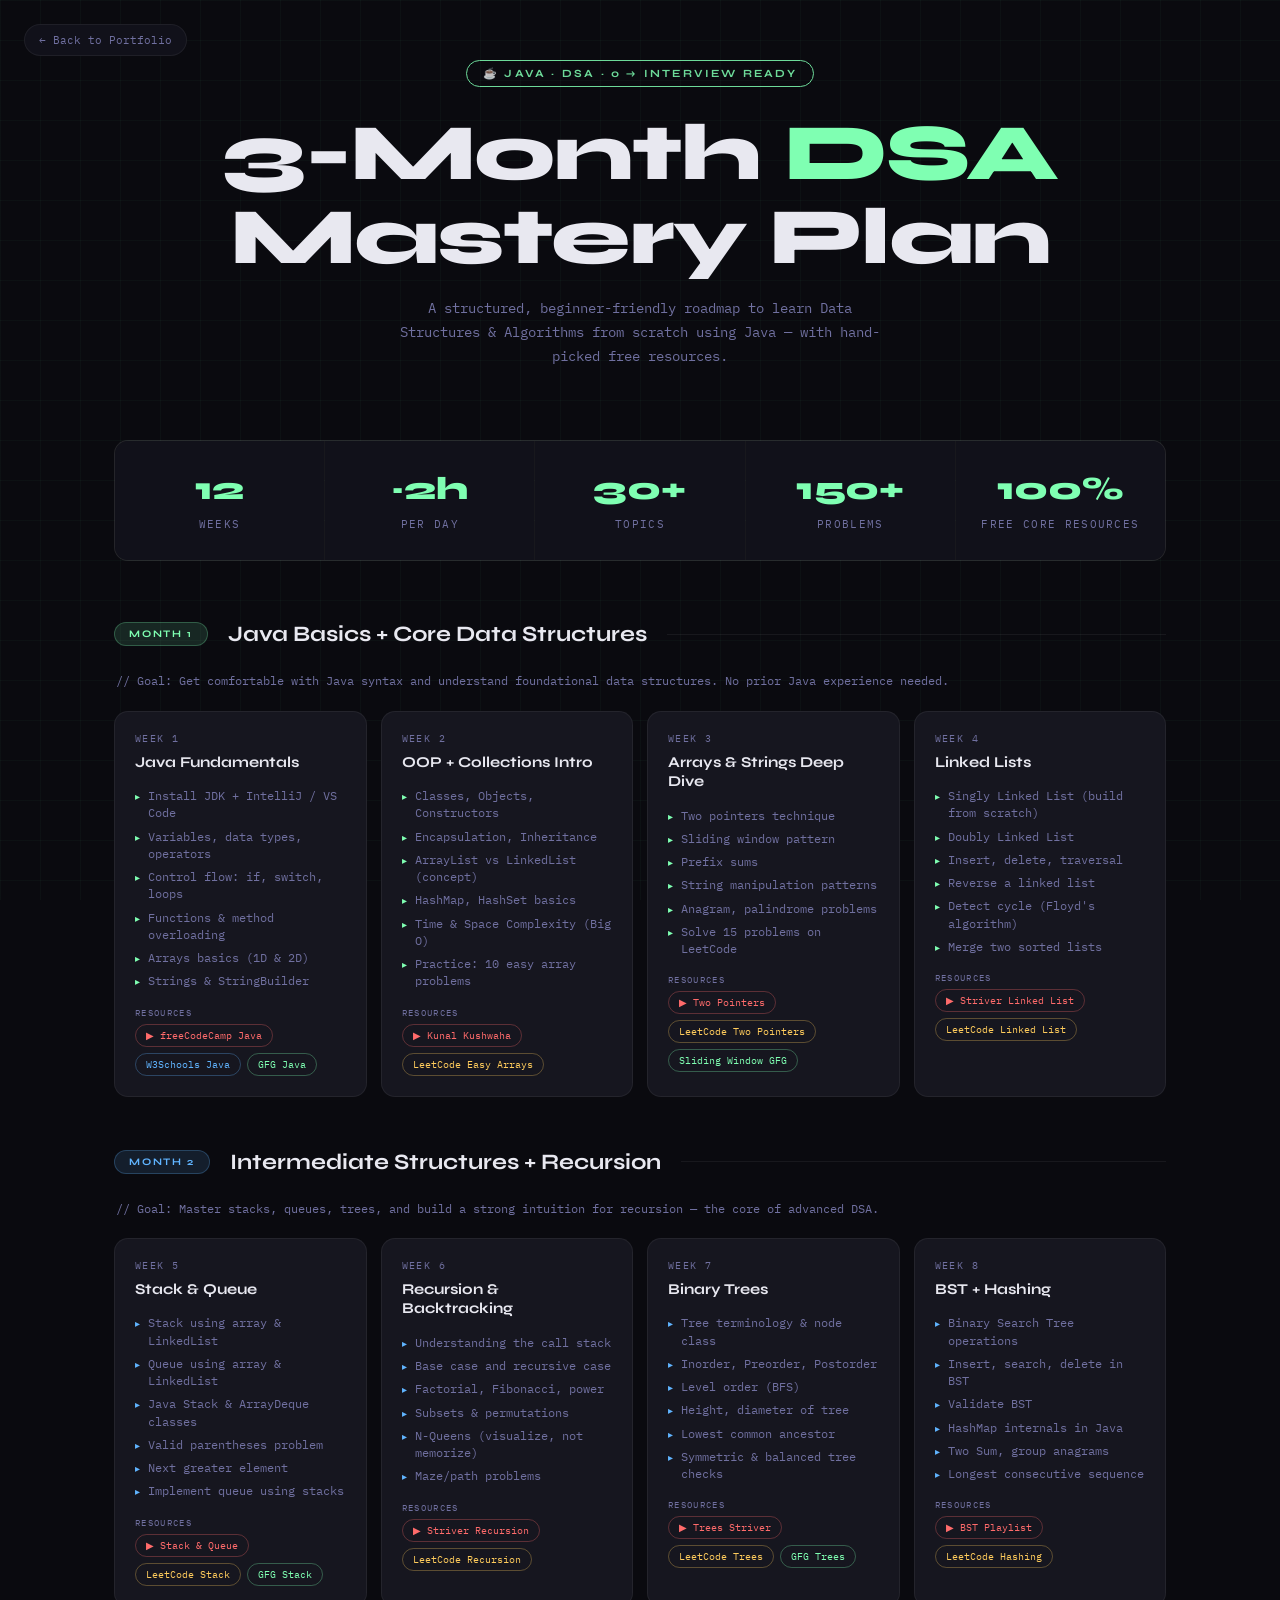
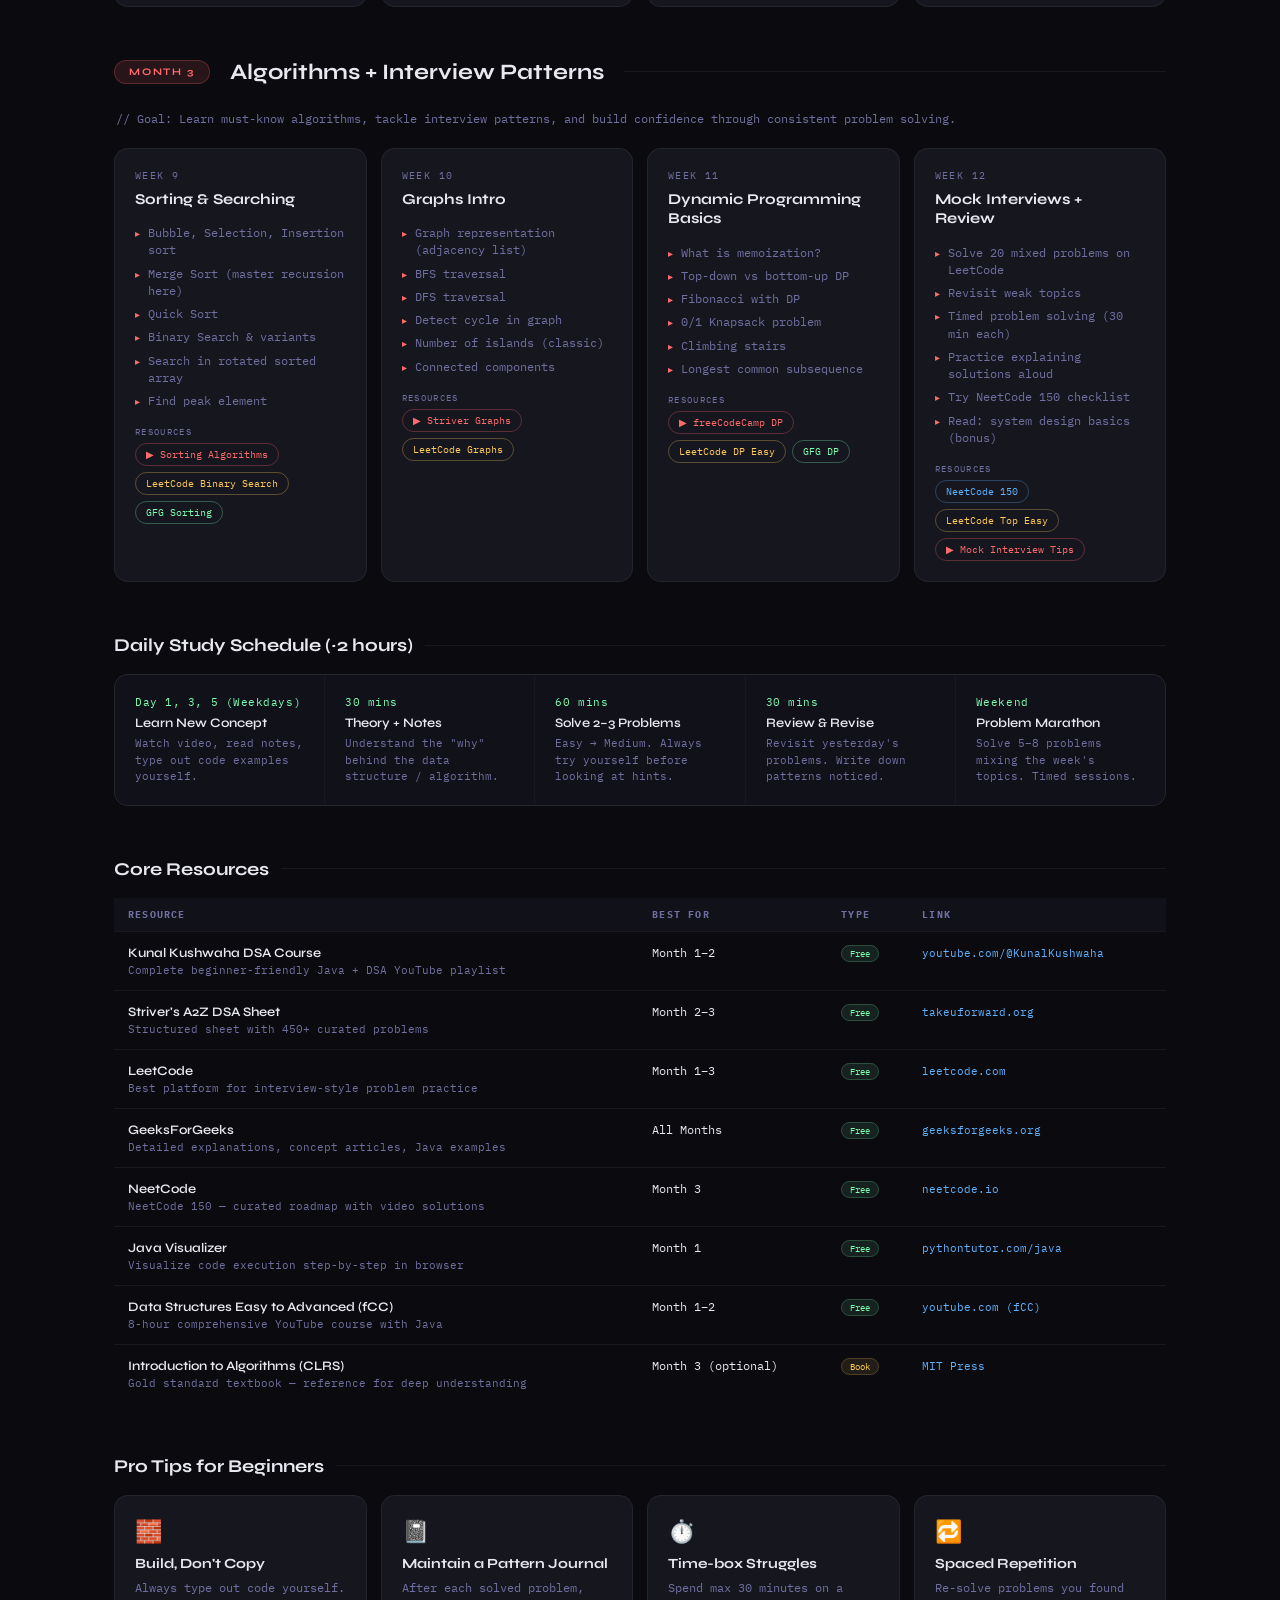
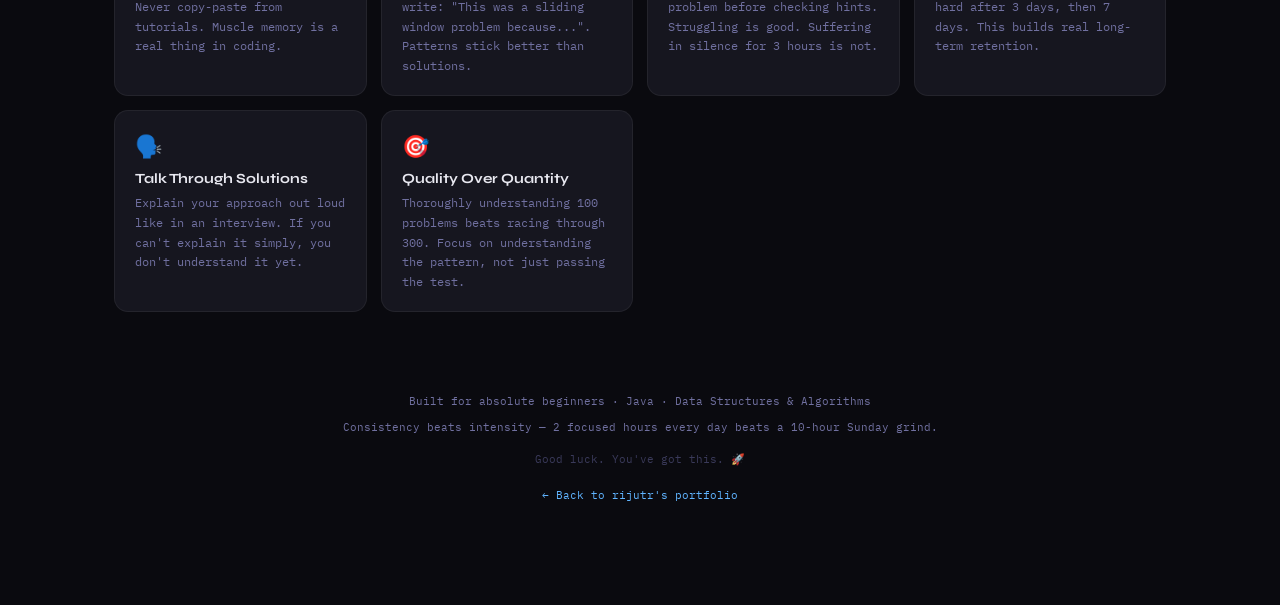
==== index.html @ a9d7731d "Rename dsa-mastery.html to index.html" ====
<!DOCTYPE html>
<html lang="en">
<head>
<meta charset="UTF-8">
<meta name="viewport" content="width=device-width, initial-scale=1.0">
<title>DSA Mastery — 3 Month Plan</title>
<link href="https://fonts.googleapis.com/css2?family=Syne:wght@400;600;700;800&family=IBM+Plex+Mono:wght@300;400;500&display=swap" rel="stylesheet">
<style>
  :root{--bg:#0a0a0f;--surface:#11111a;--card:#16161f;--border:#ffffff0f;--accent1:#7fffb2;--accent2:#ff6b6b;--accent3:#60b4ff;--accent4:#ffcc5c;--text:#e8e8f0;--muted:#7070a0;--radius:14px}
  *,*::before,*::after{box-sizing:border-box;margin:0;padding:0}
  body{background:var(--bg);color:var(--text);font-family:'IBM Plex Mono',monospace;min-height:100vh;overflow-x:hidden}
  body::before{content:'';position:fixed;inset:0;background-image:linear-gradient(rgba(127,255,178,0.03) 1px,transparent 1px),linear-gradient(90deg,rgba(127,255,178,0.03) 1px,transparent 1px);background-size:40px 40px;pointer-events:none;z-index:0}
  .back-link{position:fixed;top:24px;left:24px;z-index:100;font-family:'IBM Plex Mono',monospace;font-size:11px;color:#7070a0;text-decoration:none;background:#11111a;border:1px solid #ffffff0f;padding:8px 14px;border-radius:100px;transition:color .2s,border-color .2s}
  .back-link:hover{color:#7fffb2;border-color:rgba(127,255,178,0.25)}
  .page{position:relative;z-index:1;max-width:1100px;margin:0 auto;padding:60px 24px 100px}
  header{text-align:center;margin-bottom:72px;animation:fadeDown .8s ease both}
  .badge{display:inline-block;font-family:'Syne',sans-serif;font-size:11px;font-weight:700;letter-spacing:.2em;text-transform:uppercase;color:var(--accent1);border:1px solid var(--accent1);padding:6px 16px;border-radius:100px;margin-bottom:24px;opacity:.85}
  h1{font-family:'Syne',sans-serif;font-size:clamp(40px,7vw,80px);font-weight:800;line-height:1.05;letter-spacing:-.02em;margin-bottom:18px}
  h1 span{color:var(--accent1)}
  .subtitle{font-size:14px;color:var(--muted);max-width:480px;margin:0 auto;line-height:1.7}
  .overview{display:grid;grid-template-columns:repeat(auto-fit,minmax(180px,1fr));gap:1px;background:var(--border);border:1px solid var(--border);border-radius:var(--radius);overflow:hidden;margin-bottom:60px;animation:fadeUp .8s .2s ease both}
  .stat{background:var(--surface);padding:28px 24px;text-align:center;transition:background .2s}
  .stat:hover{background:var(--card)}
  .stat-num{font-family:'Syne',sans-serif;font-size:32px;font-weight:800;color:var(--accent1);display:block;margin-bottom:4px}
  .stat-label{font-size:11px;color:var(--muted);text-transform:uppercase;letter-spacing:.12em}
  .month-block{margin-bottom:52px;animation:fadeUp .7s ease both}
  .month-block:nth-child(1){animation-delay:.3s}
  .month-block:nth-child(2){animation-delay:.45s}
  .month-block:nth-child(3){animation-delay:.6s}
  .month-header{display:flex;align-items:center;gap:20px;margin-bottom:24px}
  .month-tag{font-family:'Syne',sans-serif;font-size:10px;font-weight:700;letter-spacing:.18em;text-transform:uppercase;padding:5px 14px;border-radius:100px;white-space:nowrap}
  .m1 .month-tag{background:rgba(127,255,178,.12);color:var(--accent1);border:1px solid rgba(127,255,178,.25)}
  .m2 .month-tag{background:rgba(96,180,255,.12);color:var(--accent3);border:1px solid rgba(96,180,255,.25)}
  .m3 .month-tag{background:rgba(255,107,107,.12);color:var(--accent2);border:1px solid rgba(255,107,107,.25)}
  .month-title{font-family:'Syne',sans-serif;font-size:22px;font-weight:700}
  .month-line{flex:1;height:1px;background:var(--border)}
  .month-goal{font-size:12px;color:var(--muted);margin-bottom:20px;padding-left:2px;line-height:1.6}
  .week-grid{display:grid;grid-template-columns:repeat(auto-fit,minmax(240px,1fr));gap:14px}
  .week-card{background:var(--card);border:1px solid var(--border);border-radius:var(--radius);padding:20px;transition:transform .2s,border-color .2s,box-shadow .2s}
  .week-card:hover{transform:translateY(-3px);border-color:rgba(127,255,178,.15);box-shadow:0 12px 40px rgba(0,0,0,.3)}
  .m2 .week-card:hover{border-color:rgba(96,180,255,.2)}
  .m3 .week-card:hover{border-color:rgba(255,107,107,.2)}
  .week-label{font-size:10px;text-transform:uppercase;letter-spacing:.14em;color:var(--muted);margin-bottom:8px}
  .week-topic{font-family:'Syne',sans-serif;font-size:15px;font-weight:700;margin-bottom:12px;line-height:1.3}
  .topics-list{list-style:none;margin-bottom:14px}
  .topics-list li{font-size:11.5px;color:var(--muted);padding:3px 0;display:flex;align-items:flex-start;gap:8px;line-height:1.5}
  .topics-list li::before{content:'▸';color:var(--accent1);flex-shrink:0;font-size:10px;margin-top:2px}
  .m2 .topics-list li::before{color:var(--accent3)}
  .m3 .topics-list li::before{color:var(--accent2)}
  .res-label{font-size:9px;text-transform:uppercase;letter-spacing:.15em;color:var(--muted);margin-bottom:6px}
  .res-chips{display:flex;flex-wrap:wrap;gap:6px}
  .chip{font-size:10px;padding:4px 10px;border-radius:100px;border:1px solid;text-decoration:none;transition:background .2s;white-space:nowrap}
  .chip-yt{color:#ff6b6b;border-color:rgba(255,107,107,.3)}.chip-yt:hover{background:rgba(255,107,107,.1)}
  .chip-lc{color:#ffcc5c;border-color:rgba(255,204,92,.3)}.chip-lc:hover{background:rgba(255,204,92,.1)}
  .chip-web{color:var(--accent3);border-color:rgba(96,180,255,.3)}.chip-web:hover{background:rgba(96,180,255,.1)}
  .chip-gfg{color:var(--accent1);border-color:rgba(127,255,178,.3)}.chip-gfg:hover{background:rgba(127,255,178,.1)}
  .schedule-section{margin-bottom:52px;animation:fadeUp .7s .7s ease both}
  .section-heading{font-family:'Syne',sans-serif;font-size:18px;font-weight:700;margin-bottom:18px;display:flex;align-items:center;gap:12px}
  .section-heading::after{content:'';flex:1;height:1px;background:var(--border)}
  .schedule-grid{display:grid;grid-template-columns:repeat(auto-fit,minmax(200px,1fr));gap:1px;background:var(--border);border:1px solid var(--border);border-radius:var(--radius);overflow:hidden}
  .sched-cell{background:var(--surface);padding:20px}
  .sched-time{font-size:11px;color:var(--accent1);margin-bottom:6px;letter-spacing:.05em}
  .sched-act{font-family:'Syne',sans-serif;font-size:13px;font-weight:600;margin-bottom:4px}
  .sched-note{font-size:11px;color:var(--muted);line-height:1.5}
  .resources-section{margin-bottom:52px;animation:fadeUp .7s .8s ease both}
  .res-table{width:100%;border-collapse:collapse;font-size:12px}
  .res-table th{text-align:left;padding:10px 14px;background:var(--surface);color:var(--muted);text-transform:uppercase;letter-spacing:.12em;font-size:10px;border-bottom:1px solid var(--border)}
  .res-table td{padding:13px 14px;border-bottom:1px solid var(--border);vertical-align:top}
  .res-table tr:last-child td{border-bottom:none}
  .res-table tr:hover td{background:var(--card)}
  .res-name{font-family:'Syne',sans-serif;font-size:13px;font-weight:600}
  .res-desc{color:var(--muted);font-size:11px;margin-top:2px}
  .res-link{color:var(--accent3);text-decoration:none;font-size:11px}.res-link:hover{color:var(--accent1)}
  .tag-free{background:rgba(127,255,178,.1);color:var(--accent1);border:1px solid rgba(127,255,178,.2);font-size:9px;padding:2px 8px;border-radius:100px}
  .tag-paid{background:rgba(255,204,92,.1);color:var(--accent4);border:1px solid rgba(255,204,92,.2);font-size:9px;padding:2px 8px;border-radius:100px}
  .tips-grid{display:grid;grid-template-columns:repeat(auto-fit,minmax(220px,1fr));gap:14px;animation:fadeUp .7s .9s ease both}
  .tip-card{background:var(--card);border:1px solid var(--border);border-radius:var(--radius);padding:20px}
  .tip-icon{font-size:22px;margin-bottom:10px}
  .tip-title{font-family:'Syne',sans-serif;font-size:14px;font-weight:700;margin-bottom:6px}
  .tip-body{font-size:11.5px;color:var(--muted);line-height:1.7}
  footer{text-align:center;margin-top:80px;font-size:11px;color:var(--muted);line-height:1.8}
  footer a{color:var(--accent3);text-decoration:none}
  @keyframes fadeDown{from{opacity:0;transform:translateY(-20px)}to{opacity:1;transform:translateY(0)}}
  @keyframes fadeUp{from{opacity:0;transform:translateY(20px)}to{opacity:1;transform:translateY(0)}}
  @media(max-width:600px){.week-grid{grid-template-columns:1fr}.schedule-grid{grid-template-columns:1fr 1fr}.res-table th:nth-child(3),.res-table td:nth-child(3){display:none}}
</style>
</head>
<body>
<a class="back-link" href="index.html">← Back to Portfolio</a>
<div class="page">
  <header>
    <div class="badge">☕ Java · DSA · 0 → Interview Ready</div>
    <h1>3-Month <span>DSA</span><br>Mastery Plan</h1>
    <p class="subtitle">A structured, beginner-friendly roadmap to learn Data Structures &amp; Algorithms from scratch using Java — with hand-picked free resources.</p>
  </header>
  <div class="overview">
    <div class="stat"><span class="stat-num">12</span><span class="stat-label">Weeks</span></div>
    <div class="stat"><span class="stat-num">~2h</span><span class="stat-label">Per Day</span></div>
    <div class="stat"><span class="stat-num">30+</span><span class="stat-label">Topics</span></div>
    <div class="stat"><span class="stat-num">150+</span><span class="stat-label">Problems</span></div>
    <div class="stat"><span class="stat-num">100%</span><span class="stat-label">Free Core Resources</span></div>
  </div>
  <div class="month-block m1">
    <div class="month-header"><span class="month-tag">Month 1</span><span class="month-title">Java Basics + Core Data Structures</span><div class="month-line"></div></div>
    <p class="month-goal">// Goal: Get comfortable with Java syntax and understand foundational data structures. No prior Java experience needed.</p>
    <div class="week-grid">
      <div class="week-card"><div class="week-label">Week 1</div><div class="week-topic">Java Fundamentals</div><ul class="topics-list"><li>Install JDK + IntelliJ / VS Code</li><li>Variables, data types, operators</li><li>Control flow: if, switch, loops</li><li>Functions &amp; method overloading</li><li>Arrays basics (1D &amp; 2D)</li><li>Strings &amp; StringBuilder</li></ul><div class="res-label">Resources</div><div class="res-chips"><a class="chip chip-yt" href="https://www.youtube.com/watch?v=eIrMbAQSU34" target="_blank">▶ freeCodeCamp Java</a><a class="chip chip-web" href="https://www.w3schools.com/java/" target="_blank">W3Schools Java</a><a class="chip chip-gfg" href="https://www.geeksforgeeks.org/java/" target="_blank">GFG Java</a></div></div>
      <div class="week-card"><div class="week-label">Week 2</div><div class="week-topic">OOP + Collections Intro</div><ul class="topics-list"><li>Classes, Objects, Constructors</li><li>Encapsulation, Inheritance</li><li>ArrayList vs LinkedList (concept)</li><li>HashMap, HashSet basics</li><li>Time &amp; Space Complexity (Big O)</li><li>Practice: 10 easy array problems</li></ul><div class="res-label">Resources</div><div class="res-chips"><a class="chip chip-yt" href="https://www.youtube.com/playlist?list=PL9gnSGHSqcnr_DxHsP7AW9ftq0AtAyYqJ" target="_blank">▶ Kunal Kushwaha</a><a class="chip chip-lc" href="https://leetcode.com/problemset/all/?difficulty=EASY&topicSlugs=array" target="_blank">LeetCode Easy Arrays</a></div></div>
      <div class="week-card"><div class="week-label">Week 3</div><div class="week-topic">Arrays &amp; Strings Deep Dive</div><ul class="topics-list"><li>Two pointers technique</li><li>Sliding window pattern</li><li>Prefix sums</li><li>String manipulation patterns</li><li>Anagram, palindrome problems</li><li>Solve 15 problems on LeetCode</li></ul><div class="res-label">Resources</div><div class="res-chips"><a class="chip chip-yt" href="https://www.youtube.com/watch?v=P3YID7liBug" target="_blank">▶ Two Pointers</a><a class="chip chip-lc" href="https://leetcode.com/problemset/all/?topicSlugs=two-pointers" target="_blank">LeetCode Two Pointers</a><a class="chip chip-gfg" href="https://www.geeksforgeeks.org/sliding-window-maximum-maximum-of-all-subarrays-of-size-k/" target="_blank">Sliding Window GFG</a></div></div>
      <div class="week-card"><div class="week-label">Week 4</div><div class="week-topic">Linked Lists</div><ul class="topics-list"><li>Singly Linked List (build from scratch)</li><li>Doubly Linked List</li><li>Insert, delete, traversal</li><li>Reverse a linked list</li><li>Detect cycle (Floyd's algorithm)</li><li>Merge two sorted lists</li></ul><div class="res-label">Resources</div><div class="res-chips"><a class="chip chip-yt" href="https://www.youtube.com/watch?v=58YbpRDc4yw" target="_blank">▶ Striver Linked List</a><a class="chip chip-lc" href="https://leetcode.com/problemset/all/?topicSlugs=linked-list&difficulty=EASY" target="_blank">LeetCode Linked List</a></div></div>
    </div>
  </div>
  <div class="month-block m2">
    <div class="month-header"><span class="month-tag">Month 2</span><span class="month-title">Intermediate Structures + Recursion</span><div class="month-line"></div></div>
    <p class="month-goal">// Goal: Master stacks, queues, trees, and build a strong intuition for recursion — the core of advanced DSA.</p>
    <div class="week-grid">
      <div class="week-card"><div class="week-label">Week 5</div><div class="week-topic">Stack &amp; Queue</div><ul class="topics-list"><li>Stack using array &amp; LinkedList</li><li>Queue using array &amp; LinkedList</li><li>Java Stack &amp; ArrayDeque classes</li><li>Valid parentheses problem</li><li>Next greater element</li><li>Implement queue using stacks</li></ul><div class="res-label">Resources</div><div class="res-chips"><a class="chip chip-yt" href="https://www.youtube.com/watch?v=PYsXmznCHMg" target="_blank">▶ Stack &amp; Queue</a><a class="chip chip-lc" href="https://leetcode.com/problemset/all/?topicSlugs=stack" target="_blank">LeetCode Stack</a><a class="chip chip-gfg" href="https://www.geeksforgeeks.org/stack-data-structure/" target="_blank">GFG Stack</a></div></div>
      <div class="week-card"><div class="week-label">Week 6</div><div class="week-topic">Recursion &amp; Backtracking</div><ul class="topics-list"><li>Understanding the call stack</li><li>Base case and recursive case</li><li>Factorial, Fibonacci, power</li><li>Subsets &amp; permutations</li><li>N-Queens (visualize, not memorize)</li><li>Maze/path problems</li></ul><div class="res-label">Resources</div><div class="res-chips"><a class="chip chip-yt" href="https://www.youtube.com/watch?v=M2uO2nMT0Bk" target="_blank">▶ Striver Recursion</a><a class="chip chip-lc" href="https://leetcode.com/problemset/all/?topicSlugs=recursion" target="_blank">LeetCode Recursion</a></div></div>
      <div class="week-card"><div class="week-label">Week 7</div><div class="week-topic">Binary Trees</div><ul class="topics-list"><li>Tree terminology &amp; node class</li><li>Inorder, Preorder, Postorder</li><li>Level order (BFS)</li><li>Height, diameter of tree</li><li>Lowest common ancestor</li><li>Symmetric &amp; balanced tree checks</li></ul><div class="res-label">Resources</div><div class="res-chips"><a class="chip chip-yt" href="https://www.youtube.com/watch?v=fAAZixBzIAI" target="_blank">▶ Trees Striver</a><a class="chip chip-lc" href="https://leetcode.com/problemset/all/?topicSlugs=tree&difficulty=EASY" target="_blank">LeetCode Trees</a><a class="chip chip-gfg" href="https://www.geeksforgeeks.org/binary-tree-data-structure/" target="_blank">GFG Trees</a></div></div>
      <div class="week-card"><div class="week-label">Week 8</div><div class="week-topic">BST + Hashing</div><ul class="topics-list"><li>Binary Search Tree operations</li><li>Insert, search, delete in BST</li><li>Validate BST</li><li>HashMap internals in Java</li><li>Two Sum, group anagrams</li><li>Longest consecutive sequence</li></ul><div class="res-label">Resources</div><div class="res-chips"><a class="chip chip-yt" href="https://www.youtube.com/watch?v=p7-9UvDQZ3w" target="_blank">▶ BST Playlist</a><a class="chip chip-lc" href="https://leetcode.com/problemset/all/?topicSlugs=hash-table" target="_blank">LeetCode Hashing</a></div></div>
    </div>
  </div>
  <div class="month-block m3">
    <div class="month-header"><span class="month-tag">Month 3</span><span class="month-title">Algorithms + Interview Patterns</span><div class="month-line"></div></div>
    <p class="month-goal">// Goal: Learn must-know algorithms, tackle interview patterns, and build confidence through consistent problem solving.</p>
    <div class="week-grid">
      <div class="week-card"><div class="week-label">Week 9</div><div class="week-topic">Sorting &amp; Searching</div><ul class="topics-list"><li>Bubble, Selection, Insertion sort</li><li>Merge Sort (master recursion here)</li><li>Quick Sort</li><li>Binary Search &amp; variants</li><li>Search in rotated sorted array</li><li>Find peak element</li></ul><div class="res-label">Resources</div><div class="res-chips"><a class="chip chip-yt" href="https://www.youtube.com/watch?v=HGk_ypEuS24" target="_blank">▶ Sorting Algorithms</a><a class="chip chip-lc" href="https://leetcode.com/problemset/all/?topicSlugs=binary-search" target="_blank">LeetCode Binary Search</a><a class="chip chip-gfg" href="https://www.geeksforgeeks.org/sorting-algorithms/" target="_blank">GFG Sorting</a></div></div>
      <div class="week-card"><div class="week-label">Week 10</div><div class="week-topic">Graphs Intro</div><ul class="topics-list"><li>Graph representation (adjacency list)</li><li>BFS traversal</li><li>DFS traversal</li><li>Detect cycle in graph</li><li>Number of islands (classic)</li><li>Connected components</li></ul><div class="res-label">Resources</div><div class="res-chips"><a class="chip chip-yt" href="https://www.youtube.com/watch?v=M3KTWnTrU_c&list=PLgUwDviBIf0oE3gA41TKO2H5bHpPd7fzn" target="_blank">▶ Striver Graphs</a><a class="chip chip-lc" href="https://leetcode.com/problemset/all/?topicSlugs=graph" target="_blank">LeetCode Graphs</a></div></div>
      <div class="week-card"><div class="week-label">Week 11</div><div class="week-topic">Dynamic Programming Basics</div><ul class="topics-list"><li>What is memoization?</li><li>Top-down vs bottom-up DP</li><li>Fibonacci with DP</li><li>0/1 Knapsack problem</li><li>Climbing stairs</li><li>Longest common subsequence</li></ul><div class="res-label">Resources</div><div class="res-chips"><a class="chip chip-yt" href="https://www.youtube.com/watch?v=oBt53YbR9Kk" target="_blank">▶ freeCodeCamp DP</a><a class="chip chip-lc" href="https://leetcode.com/problemset/all/?topicSlugs=dynamic-programming&difficulty=EASY" target="_blank">LeetCode DP Easy</a><a class="chip chip-gfg" href="https://www.geeksforgeeks.org/dynamic-programming/" target="_blank">GFG DP</a></div></div>
      <div class="week-card"><div class="week-label">Week 12</div><div class="week-topic">Mock Interviews + Review</div><ul class="topics-list"><li>Solve 20 mixed problems on LeetCode</li><li>Revisit weak topics</li><li>Timed problem solving (30 min each)</li><li>Practice explaining solutions aloud</li><li>Try NeetCode 150 checklist</li><li>Read: system design basics (bonus)</li></ul><div class="res-label">Resources</div><div class="res-chips"><a class="chip chip-web" href="https://neetcode.io/roadmap" target="_blank">NeetCode 150</a><a class="chip chip-lc" href="https://leetcode.com/explore/interview/card/top-interview-questions-easy/" target="_blank">LeetCode Top Easy</a><a class="chip chip-yt" href="https://www.youtube.com/watch?v=Peq4GCPNKCA" target="_blank">▶ Mock Interview Tips</a></div></div>
    </div>
  </div>
  <div class="schedule-section">
    <div class="section-heading">Daily Study Schedule (~2 hours)</div>
    <div class="schedule-grid">
      <div class="sched-cell"><div class="sched-time">Day 1, 3, 5 (Weekdays)</div><div class="sched-act">Learn New Concept</div><div class="sched-note">Watch video, read notes, type out code examples yourself.</div></div>
      <div class="sched-cell"><div class="sched-time">30 mins</div><div class="sched-act">Theory + Notes</div><div class="sched-note">Understand the "why" behind the data structure / algorithm.</div></div>
      <div class="sched-cell"><div class="sched-time">60 mins</div><div class="sched-act">Solve 2–3 Problems</div><div class="sched-note">Easy → Medium. Always try yourself before looking at hints.</div></div>
      <div class="sched-cell"><div class="sched-time">30 mins</div><div class="sched-act">Review &amp; Revise</div><div class="sched-note">Revisit yesterday's problems. Write down patterns noticed.</div></div>
      <div class="sched-cell"><div class="sched-time">Weekend</div><div class="sched-act">Problem Marathon</div><div class="sched-note">Solve 5–8 problems mixing the week's topics. Timed sessions.</div></div>
    </div>
  </div>
  <div class="resources-section">
    <div class="section-heading">Core Resources</div>
    <table class="res-table">
      <thead><tr><th>Resource</th><th>Best For</th><th>Type</th><th>Link</th></tr></thead>
      <tbody>
        <tr><td><div class="res-name">Kunal Kushwaha DSA Course</div><div class="res-desc">Complete beginner-friendly Java + DSA YouTube playlist</div></td><td>Month 1–2</td><td><span class="tag-free">Free</span></td><td><a class="res-link" href="https://www.youtube.com/@KunalKushwaha" target="_blank">youtube.com/@KunalKushwaha</a></td></tr>
        <tr><td><div class="res-name">Striver's A2Z DSA Sheet</div><div class="res-desc">Structured sheet with 450+ curated problems</div></td><td>Month 2–3</td><td><span class="tag-free">Free</span></td><td><a class="res-link" href="https://takeuforward.org/strivers-a2z-dsa-course/strivers-a2z-dsa-course-sheet-2/" target="_blank">takeuforward.org</a></td></tr>
        <tr><td><div class="res-name">LeetCode</div><div class="res-desc">Best platform for interview-style problem practice</div></td><td>Month 1–3</td><td><span class="tag-free">Free</span></td><td><a class="res-link" href="https://leetcode.com" target="_blank">leetcode.com</a></td></tr>
        <tr><td><div class="res-name">GeeksForGeeks</div><div class="res-desc">Detailed explanations, concept articles, Java examples</div></td><td>All Months</td><td><span class="tag-free">Free</span></td><td><a class="res-link" href="https://www.geeksforgeeks.org" target="_blank">geeksforgeeks.org</a></td></tr>
        <tr><td><div class="res-name">NeetCode</div><div class="res-desc">NeetCode 150 — curated roadmap with video solutions</div></td><td>Month 3</td><td><span class="tag-free">Free</span></td><td><a class="res-link" href="https://neetcode.io" target="_blank">neetcode.io</a></td></tr>
        <tr><td><div class="res-name">Java Visualizer</div><div class="res-desc">Visualize code execution step-by-step in browser</div></td><td>Month 1</td><td><span class="tag-free">Free</span></td><td><a class="res-link" href="https://pythontutor.com/java.html" target="_blank">pythontutor.com/java</a></td></tr>
        <tr><td><div class="res-name">Data Structures Easy to Advanced (fCC)</div><div class="res-desc">8-hour comprehensive YouTube course with Java</div></td><td>Month 1–2</td><td><span class="tag-free">Free</span></td><td><a class="res-link" href="https://www.youtube.com/watch?v=RBSGKlAvoiM" target="_blank">youtube.com (fCC)</a></td></tr>
        <tr><td><div class="res-name">Introduction to Algorithms (CLRS)</div><div class="res-desc">Gold standard textbook — reference for deep understanding</div></td><td>Month 3 (optional)</td><td><span class="tag-paid">Book</span></td><td><a class="res-link" href="https://mitpress.mit.edu/9780262046305/" target="_blank">MIT Press</a></td></tr>
      </tbody>
    </table>
  </div>
  <div class="section-heading" style="animation:fadeUp .7s .85s ease both;">Pro Tips for Beginners</div>
  <div class="tips-grid">
    <div class="tip-card"><div class="tip-icon">🧱</div><div class="tip-title">Build, Don't Copy</div><div class="tip-body">Always type out code yourself. Never copy-paste from tutorials. Muscle memory is a real thing in coding.</div></div>
    <div class="tip-card"><div class="tip-icon">📓</div><div class="tip-title">Maintain a Pattern Journal</div><div class="tip-body">After each solved problem, write: "This was a sliding window problem because...". Patterns stick better than solutions.</div></div>
    <div class="tip-card"><div class="tip-icon">⏱️</div><div class="tip-title">Time-box Struggles</div><div class="tip-body">Spend max 30 minutes on a problem before checking hints. Struggling is good. Suffering in silence for 3 hours is not.</div></div>
    <div class="tip-card"><div class="tip-icon">🔁</div><div class="tip-title">Spaced Repetition</div><div class="tip-body">Re-solve problems you found hard after 3 days, then 7 days. This builds real long-term retention.</div></div>
    <div class="tip-card"><div class="tip-icon">🗣️</div><div class="tip-title">Talk Through Solutions</div><div class="tip-body">Explain your approach out loud like in an interview. If you can't explain it simply, you don't understand it yet.</div></div>
    <div class="tip-card"><div class="tip-icon">🎯</div><div class="tip-title">Quality Over Quantity</div><div class="tip-body">Thoroughly understanding 100 problems beats racing through 300. Focus on understanding the pattern, not just passing the test.</div></div>
  </div>
  <footer>
    <p>Built for absolute beginners · Java · Data Structures &amp; Algorithms</p>
    <p style="margin-top:6px;">Consistency beats intensity — 2 focused hours every day beats a 10-hour Sunday grind.</p>
    <p style="margin-top:12px;color:#3a3a5a;">Good luck. You've got this. 🚀</p>
    <p style="margin-top:16px;"><a href="index.html">← Back to rijutr's portfolio</a></p>
  </footer>
</div>
</body>
</html>
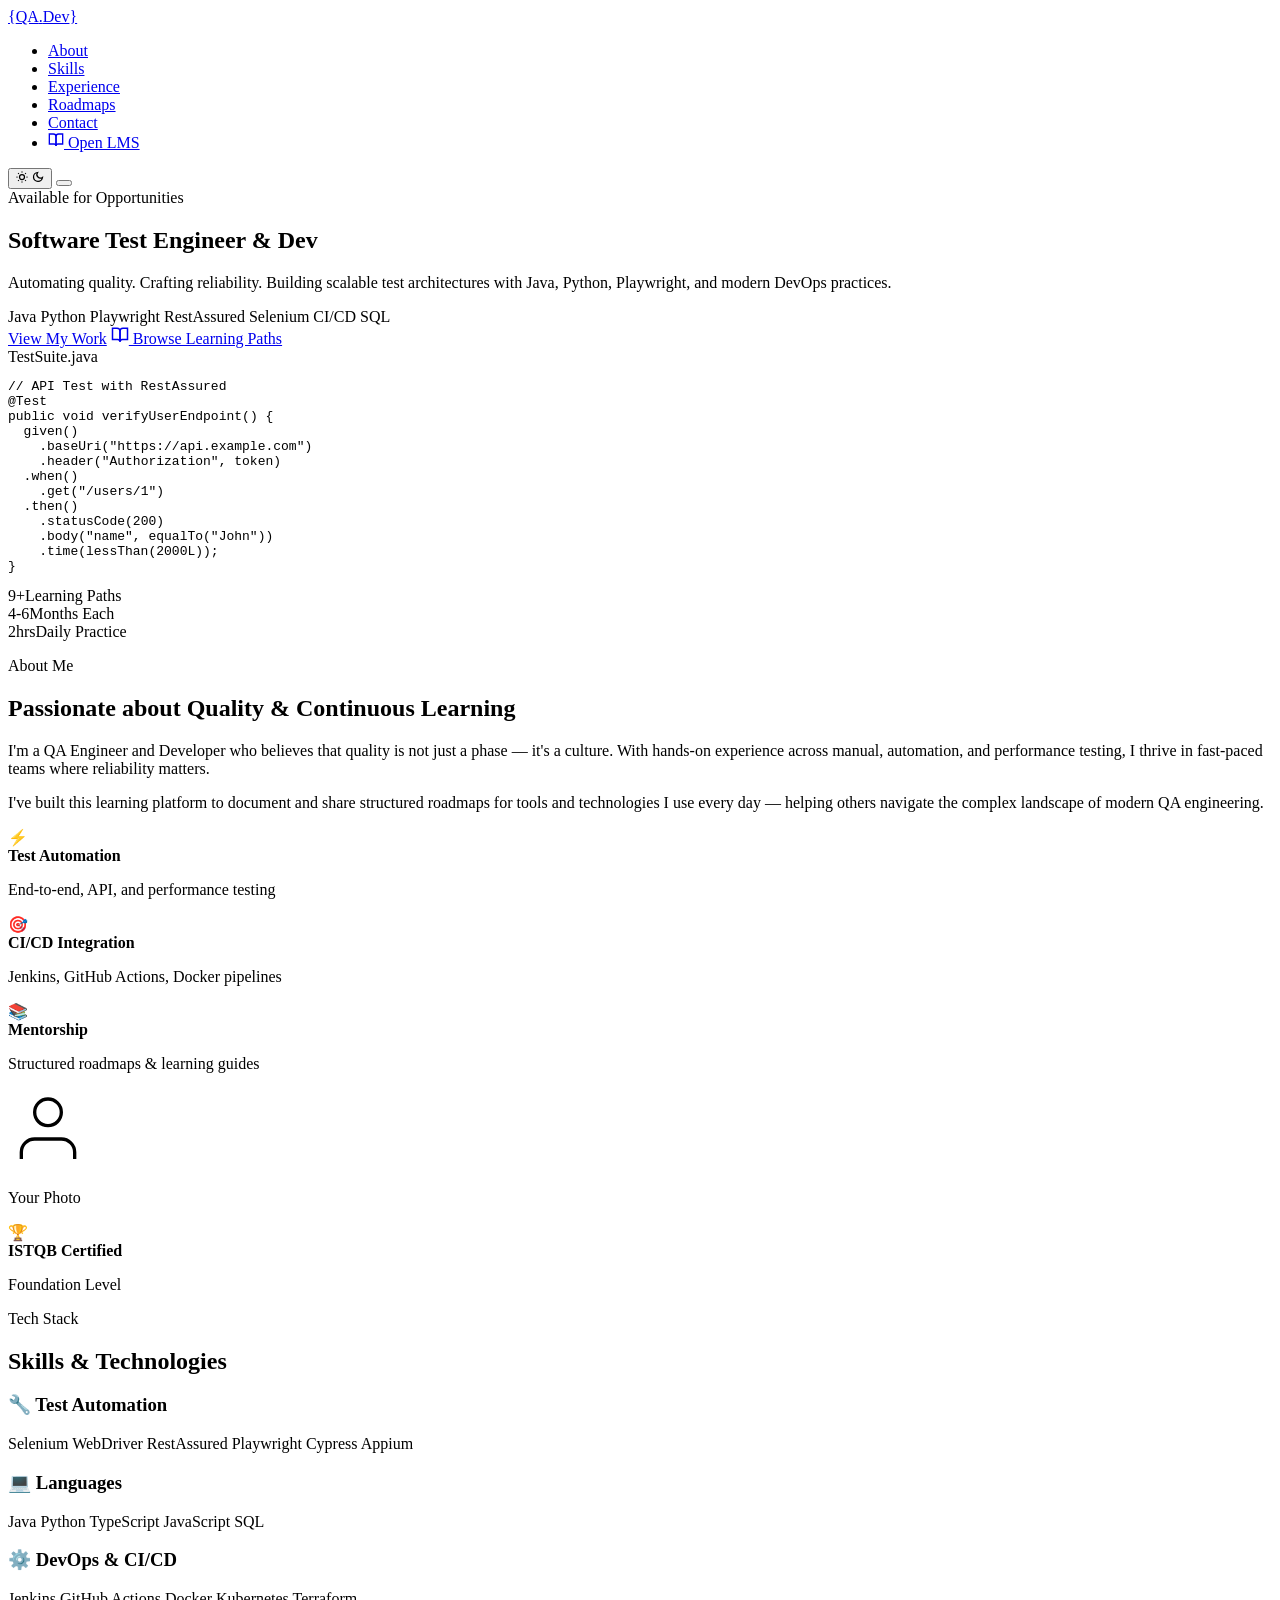
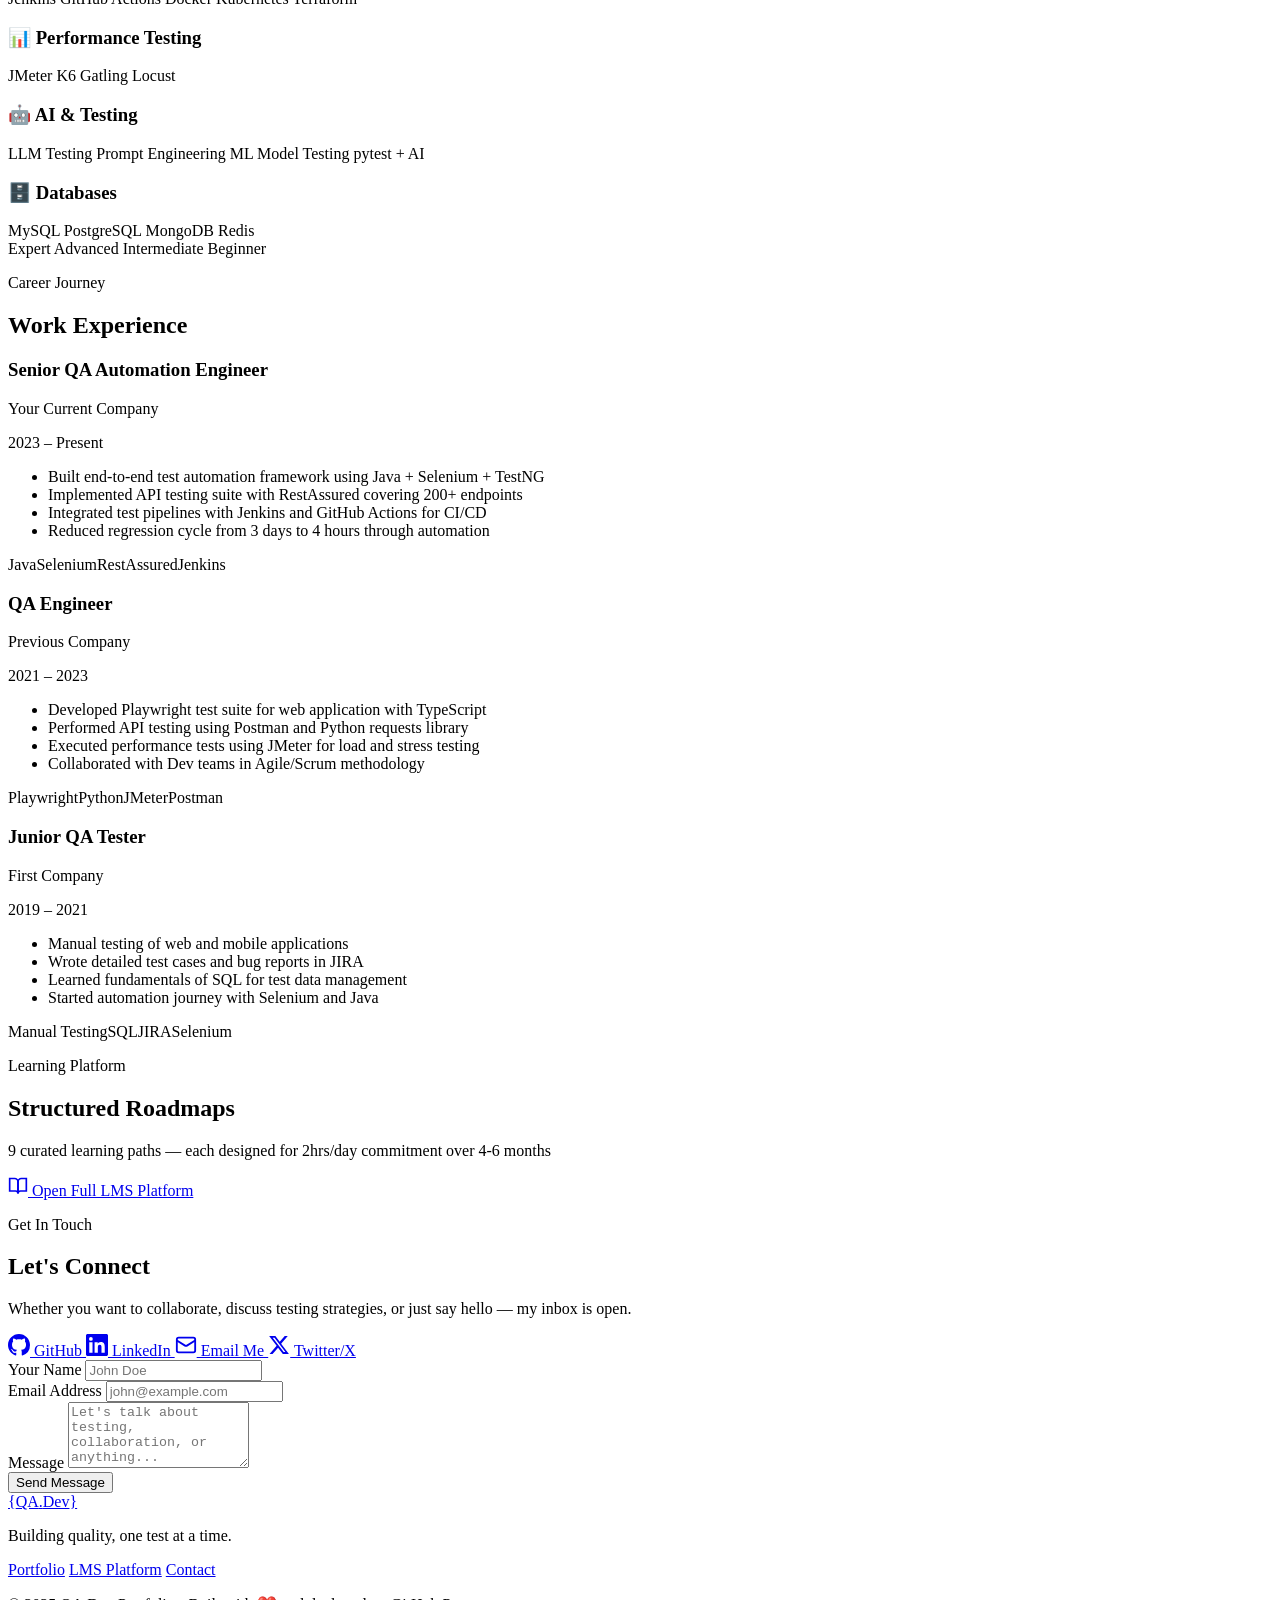
==== commit d526e93a: "Add files via upload" ====
--- a/index.html
+++ b/index.html
@@ -1,176 +1,401 @@
 <!DOCTYPE html>
-<html lang="en">
+<html lang="en" data-theme="dark">
 <head>
-<meta charset="UTF-8">
-<meta name="viewport" content="width=device-width, initial-scale=1.0">
-<title>DSA Mastery — 3 Month Plan</title>
-<link href="https://fonts.googleapis.com/css2?family=Syne:wght@400;600;700;800&family=IBM+Plex+Mono:wght@300;400;500&display=swap" rel="stylesheet">
-<style>
-  :root{--bg:#0a0a0f;--surface:#11111a;--card:#16161f;--border:#ffffff0f;--accent1:#7fffb2;--accent2:#ff6b6b;--accent3:#60b4ff;--accent4:#ffcc5c;--text:#e8e8f0;--muted:#7070a0;--radius:14px}
-  *,*::before,*::after{box-sizing:border-box;margin:0;padding:0}
-  body{background:var(--bg);color:var(--text);font-family:'IBM Plex Mono',monospace;min-height:100vh;overflow-x:hidden}
-  body::before{content:'';position:fixed;inset:0;background-image:linear-gradient(rgba(127,255,178,0.03) 1px,transparent 1px),linear-gradient(90deg,rgba(127,255,178,0.03) 1px,transparent 1px);background-size:40px 40px;pointer-events:none;z-index:0}
-  .back-link{position:fixed;top:24px;left:24px;z-index:100;font-family:'IBM Plex Mono',monospace;font-size:11px;color:#7070a0;text-decoration:none;background:#11111a;border:1px solid #ffffff0f;padding:8px 14px;border-radius:100px;transition:color .2s,border-color .2s}
-  .back-link:hover{color:#7fffb2;border-color:rgba(127,255,178,0.25)}
-  .page{position:relative;z-index:1;max-width:1100px;margin:0 auto;padding:60px 24px 100px}
-  header{text-align:center;margin-bottom:72px;animation:fadeDown .8s ease both}
-  .badge{display:inline-block;font-family:'Syne',sans-serif;font-size:11px;font-weight:700;letter-spacing:.2em;text-transform:uppercase;color:var(--accent1);border:1px solid var(--accent1);padding:6px 16px;border-radius:100px;margin-bottom:24px;opacity:.85}
-  h1{font-family:'Syne',sans-serif;font-size:clamp(40px,7vw,80px);font-weight:800;line-height:1.05;letter-spacing:-.02em;margin-bottom:18px}
-  h1 span{color:var(--accent1)}
-  .subtitle{font-size:14px;color:var(--muted);max-width:480px;margin:0 auto;line-height:1.7}
-  .overview{display:grid;grid-template-columns:repeat(auto-fit,minmax(180px,1fr));gap:1px;background:var(--border);border:1px solid var(--border);border-radius:var(--radius);overflow:hidden;margin-bottom:60px;animation:fadeUp .8s .2s ease both}
-  .stat{background:var(--surface);padding:28px 24px;text-align:center;transition:background .2s}
-  .stat:hover{background:var(--card)}
-  .stat-num{font-family:'Syne',sans-serif;font-size:32px;font-weight:800;color:var(--accent1);display:block;margin-bottom:4px}
-  .stat-label{font-size:11px;color:var(--muted);text-transform:uppercase;letter-spacing:.12em}
-  .month-block{margin-bottom:52px;animation:fadeUp .7s ease both}
-  .month-block:nth-child(1){animation-delay:.3s}
-  .month-block:nth-child(2){animation-delay:.45s}
-  .month-block:nth-child(3){animation-delay:.6s}
-  .month-header{display:flex;align-items:center;gap:20px;margin-bottom:24px}
-  .month-tag{font-family:'Syne',sans-serif;font-size:10px;font-weight:700;letter-spacing:.18em;text-transform:uppercase;padding:5px 14px;border-radius:100px;white-space:nowrap}
-  .m1 .month-tag{background:rgba(127,255,178,.12);color:var(--accent1);border:1px solid rgba(127,255,178,.25)}
-  .m2 .month-tag{background:rgba(96,180,255,.12);color:var(--accent3);border:1px solid rgba(96,180,255,.25)}
-  .m3 .month-tag{background:rgba(255,107,107,.12);color:var(--accent2);border:1px solid rgba(255,107,107,.25)}
-  .month-title{font-family:'Syne',sans-serif;font-size:22px;font-weight:700}
-  .month-line{flex:1;height:1px;background:var(--border)}
-  .month-goal{font-size:12px;color:var(--muted);margin-bottom:20px;padding-left:2px;line-height:1.6}
-  .week-grid{display:grid;grid-template-columns:repeat(auto-fit,minmax(240px,1fr));gap:14px}
-  .week-card{background:var(--card);border:1px solid var(--border);border-radius:var(--radius);padding:20px;transition:transform .2s,border-color .2s,box-shadow .2s}
-  .week-card:hover{transform:translateY(-3px);border-color:rgba(127,255,178,.15);box-shadow:0 12px 40px rgba(0,0,0,.3)}
-  .m2 .week-card:hover{border-color:rgba(96,180,255,.2)}
-  .m3 .week-card:hover{border-color:rgba(255,107,107,.2)}
-  .week-label{font-size:10px;text-transform:uppercase;letter-spacing:.14em;color:var(--muted);margin-bottom:8px}
-  .week-topic{font-family:'Syne',sans-serif;font-size:15px;font-weight:700;margin-bottom:12px;line-height:1.3}
-  .topics-list{list-style:none;margin-bottom:14px}
-  .topics-list li{font-size:11.5px;color:var(--muted);padding:3px 0;display:flex;align-items:flex-start;gap:8px;line-height:1.5}
-  .topics-list li::before{content:'▸';color:var(--accent1);flex-shrink:0;font-size:10px;margin-top:2px}
-  .m2 .topics-list li::before{color:var(--accent3)}
-  .m3 .topics-list li::before{color:var(--accent2)}
-  .res-label{font-size:9px;text-transform:uppercase;letter-spacing:.15em;color:var(--muted);margin-bottom:6px}
-  .res-chips{display:flex;flex-wrap:wrap;gap:6px}
-  .chip{font-size:10px;padding:4px 10px;border-radius:100px;border:1px solid;text-decoration:none;transition:background .2s;white-space:nowrap}
-  .chip-yt{color:#ff6b6b;border-color:rgba(255,107,107,.3)}.chip-yt:hover{background:rgba(255,107,107,.1)}
-  .chip-lc{color:#ffcc5c;border-color:rgba(255,204,92,.3)}.chip-lc:hover{background:rgba(255,204,92,.1)}
-  .chip-web{color:var(--accent3);border-color:rgba(96,180,255,.3)}.chip-web:hover{background:rgba(96,180,255,.1)}
-  .chip-gfg{color:var(--accent1);border-color:rgba(127,255,178,.3)}.chip-gfg:hover{background:rgba(127,255,178,.1)}
-  .schedule-section{margin-bottom:52px;animation:fadeUp .7s .7s ease both}
-  .section-heading{font-family:'Syne',sans-serif;font-size:18px;font-weight:700;margin-bottom:18px;display:flex;align-items:center;gap:12px}
-  .section-heading::after{content:'';flex:1;height:1px;background:var(--border)}
-  .schedule-grid{display:grid;grid-template-columns:repeat(auto-fit,minmax(200px,1fr));gap:1px;background:var(--border);border:1px solid var(--border);border-radius:var(--radius);overflow:hidden}
-  .sched-cell{background:var(--surface);padding:20px}
-  .sched-time{font-size:11px;color:var(--accent1);margin-bottom:6px;letter-spacing:.05em}
-  .sched-act{font-family:'Syne',sans-serif;font-size:13px;font-weight:600;margin-bottom:4px}
-  .sched-note{font-size:11px;color:var(--muted);line-height:1.5}
-  .resources-section{margin-bottom:52px;animation:fadeUp .7s .8s ease both}
-  .res-table{width:100%;border-collapse:collapse;font-size:12px}
-  .res-table th{text-align:left;padding:10px 14px;background:var(--surface);color:var(--muted);text-transform:uppercase;letter-spacing:.12em;font-size:10px;border-bottom:1px solid var(--border)}
-  .res-table td{padding:13px 14px;border-bottom:1px solid var(--border);vertical-align:top}
-  .res-table tr:last-child td{border-bottom:none}
-  .res-table tr:hover td{background:var(--card)}
-  .res-name{font-family:'Syne',sans-serif;font-size:13px;font-weight:600}
-  .res-desc{color:var(--muted);font-size:11px;margin-top:2px}
-  .res-link{color:var(--accent3);text-decoration:none;font-size:11px}.res-link:hover{color:var(--accent1)}
-  .tag-free{background:rgba(127,255,178,.1);color:var(--accent1);border:1px solid rgba(127,255,178,.2);font-size:9px;padding:2px 8px;border-radius:100px}
-  .tag-paid{background:rgba(255,204,92,.1);color:var(--accent4);border:1px solid rgba(255,204,92,.2);font-size:9px;padding:2px 8px;border-radius:100px}
-  .tips-grid{display:grid;grid-template-columns:repeat(auto-fit,minmax(220px,1fr));gap:14px;animation:fadeUp .7s .9s ease both}
-  .tip-card{background:var(--card);border:1px solid var(--border);border-radius:var(--radius);padding:20px}
-  .tip-icon{font-size:22px;margin-bottom:10px}
-  .tip-title{font-family:'Syne',sans-serif;font-size:14px;font-weight:700;margin-bottom:6px}
-  .tip-body{font-size:11.5px;color:var(--muted);line-height:1.7}
-  footer{text-align:center;margin-top:80px;font-size:11px;color:var(--muted);line-height:1.8}
-  footer a{color:var(--accent3);text-decoration:none}
-  @keyframes fadeDown{from{opacity:0;transform:translateY(-20px)}to{opacity:1;transform:translateY(0)}}
-  @keyframes fadeUp{from{opacity:0;transform:translateY(20px)}to{opacity:1;transform:translateY(0)}}
-  @media(max-width:600px){.week-grid{grid-template-columns:1fr}.schedule-grid{grid-template-columns:1fr 1fr}.res-table th:nth-child(3),.res-table td:nth-child(3){display:none}}
-</style>
+  <meta charset="UTF-8" />
+  <meta name="viewport" content="width=device-width, initial-scale=1.0" />
+  <title>QA & Dev Portfolio | Learning Roadmaps</title>
+  <link rel="preconnect" href="https://fonts.googleapis.com" />
+  <link rel="preconnect" href="https://fonts.gstatic.com" crossorigin />
+  <link href="https://fonts.googleapis.com/css2?family=Syne:wght@400;500;600;700;800&family=DM+Sans:ital,wght@0,300;0,400;0,500;0,600;1,300&display=swap" rel="stylesheet" />
+  <link rel="stylesheet" href="css/style.css" />
+  <link rel="stylesheet" href="css/portfolio.css" />
 </head>
 <body>
-<a class="back-link" href="index.html">← Back to Portfolio</a>
-<div class="page">
-  <header>
-    <div class="badge">☕ Java · DSA · 0 → Interview Ready</div>
-    <h1>3-Month <span>DSA</span><br>Mastery Plan</h1>
-    <p class="subtitle">A structured, beginner-friendly roadmap to learn Data Structures &amp; Algorithms from scratch using Java — with hand-picked free resources.</p>
-  </header>
-  <div class="overview">
-    <div class="stat"><span class="stat-num">12</span><span class="stat-label">Weeks</span></div>
-    <div class="stat"><span class="stat-num">~2h</span><span class="stat-label">Per Day</span></div>
-    <div class="stat"><span class="stat-num">30+</span><span class="stat-label">Topics</span></div>
-    <div class="stat"><span class="stat-num">150+</span><span class="stat-label">Problems</span></div>
-    <div class="stat"><span class="stat-num">100%</span><span class="stat-label">Free Core Resources</span></div>
-  </div>
-  <div class="month-block m1">
-    <div class="month-header"><span class="month-tag">Month 1</span><span class="month-title">Java Basics + Core Data Structures</span><div class="month-line"></div></div>
-    <p class="month-goal">// Goal: Get comfortable with Java syntax and understand foundational data structures. No prior Java experience needed.</p>
-    <div class="week-grid">
-      <div class="week-card"><div class="week-label">Week 1</div><div class="week-topic">Java Fundamentals</div><ul class="topics-list"><li>Install JDK + IntelliJ / VS Code</li><li>Variables, data types, operators</li><li>Control flow: if, switch, loops</li><li>Functions &amp; method overloading</li><li>Arrays basics (1D &amp; 2D)</li><li>Strings &amp; StringBuilder</li></ul><div class="res-label">Resources</div><div class="res-chips"><a class="chip chip-yt" href="https://www.youtube.com/watch?v=eIrMbAQSU34" target="_blank">▶ freeCodeCamp Java</a><a class="chip chip-web" href="https://www.w3schools.com/java/" target="_blank">W3Schools Java</a><a class="chip chip-gfg" href="https://www.geeksforgeeks.org/java/" target="_blank">GFG Java</a></div></div>
-      <div class="week-card"><div class="week-label">Week 2</div><div class="week-topic">OOP + Collections Intro</div><ul class="topics-list"><li>Classes, Objects, Constructors</li><li>Encapsulation, Inheritance</li><li>ArrayList vs LinkedList (concept)</li><li>HashMap, HashSet basics</li><li>Time &amp; Space Complexity (Big O)</li><li>Practice: 10 easy array problems</li></ul><div class="res-label">Resources</div><div class="res-chips"><a class="chip chip-yt" href="https://www.youtube.com/playlist?list=PL9gnSGHSqcnr_DxHsP7AW9ftq0AtAyYqJ" target="_blank">▶ Kunal Kushwaha</a><a class="chip chip-lc" href="https://leetcode.com/problemset/all/?difficulty=EASY&topicSlugs=array" target="_blank">LeetCode Easy Arrays</a></div></div>
-      <div class="week-card"><div class="week-label">Week 3</div><div class="week-topic">Arrays &amp; Strings Deep Dive</div><ul class="topics-list"><li>Two pointers technique</li><li>Sliding window pattern</li><li>Prefix sums</li><li>String manipulation patterns</li><li>Anagram, palindrome problems</li><li>Solve 15 problems on LeetCode</li></ul><div class="res-label">Resources</div><div class="res-chips"><a class="chip chip-yt" href="https://www.youtube.com/watch?v=P3YID7liBug" target="_blank">▶ Two Pointers</a><a class="chip chip-lc" href="https://leetcode.com/problemset/all/?topicSlugs=two-pointers" target="_blank">LeetCode Two Pointers</a><a class="chip chip-gfg" href="https://www.geeksforgeeks.org/sliding-window-maximum-maximum-of-all-subarrays-of-size-k/" target="_blank">Sliding Window GFG</a></div></div>
-      <div class="week-card"><div class="week-label">Week 4</div><div class="week-topic">Linked Lists</div><ul class="topics-list"><li>Singly Linked List (build from scratch)</li><li>Doubly Linked List</li><li>Insert, delete, traversal</li><li>Reverse a linked list</li><li>Detect cycle (Floyd's algorithm)</li><li>Merge two sorted lists</li></ul><div class="res-label">Resources</div><div class="res-chips"><a class="chip chip-yt" href="https://www.youtube.com/watch?v=58YbpRDc4yw" target="_blank">▶ Striver Linked List</a><a class="chip chip-lc" href="https://leetcode.com/problemset/all/?topicSlugs=linked-list&difficulty=EASY" target="_blank">LeetCode Linked List</a></div></div>
-    </div>
-  </div>
-  <div class="month-block m2">
-    <div class="month-header"><span class="month-tag">Month 2</span><span class="month-title">Intermediate Structures + Recursion</span><div class="month-line"></div></div>
-    <p class="month-goal">// Goal: Master stacks, queues, trees, and build a strong intuition for recursion — the core of advanced DSA.</p>
-    <div class="week-grid">
-      <div class="week-card"><div class="week-label">Week 5</div><div class="week-topic">Stack &amp; Queue</div><ul class="topics-list"><li>Stack using array &amp; LinkedList</li><li>Queue using array &amp; LinkedList</li><li>Java Stack &amp; ArrayDeque classes</li><li>Valid parentheses problem</li><li>Next greater element</li><li>Implement queue using stacks</li></ul><div class="res-label">Resources</div><div class="res-chips"><a class="chip chip-yt" href="https://www.youtube.com/watch?v=PYsXmznCHMg" target="_blank">▶ Stack &amp; Queue</a><a class="chip chip-lc" href="https://leetcode.com/problemset/all/?topicSlugs=stack" target="_blank">LeetCode Stack</a><a class="chip chip-gfg" href="https://www.geeksforgeeks.org/stack-data-structure/" target="_blank">GFG Stack</a></div></div>
-      <div class="week-card"><div class="week-label">Week 6</div><div class="week-topic">Recursion &amp; Backtracking</div><ul class="topics-list"><li>Understanding the call stack</li><li>Base case and recursive case</li><li>Factorial, Fibonacci, power</li><li>Subsets &amp; permutations</li><li>N-Queens (visualize, not memorize)</li><li>Maze/path problems</li></ul><div class="res-label">Resources</div><div class="res-chips"><a class="chip chip-yt" href="https://www.youtube.com/watch?v=M2uO2nMT0Bk" target="_blank">▶ Striver Recursion</a><a class="chip chip-lc" href="https://leetcode.com/problemset/all/?topicSlugs=recursion" target="_blank">LeetCode Recursion</a></div></div>
-      <div class="week-card"><div class="week-label">Week 7</div><div class="week-topic">Binary Trees</div><ul class="topics-list"><li>Tree terminology &amp; node class</li><li>Inorder, Preorder, Postorder</li><li>Level order (BFS)</li><li>Height, diameter of tree</li><li>Lowest common ancestor</li><li>Symmetric &amp; balanced tree checks</li></ul><div class="res-label">Resources</div><div class="res-chips"><a class="chip chip-yt" href="https://www.youtube.com/watch?v=fAAZixBzIAI" target="_blank">▶ Trees Striver</a><a class="chip chip-lc" href="https://leetcode.com/problemset/all/?topicSlugs=tree&difficulty=EASY" target="_blank">LeetCode Trees</a><a class="chip chip-gfg" href="https://www.geeksforgeeks.org/binary-tree-data-structure/" target="_blank">GFG Trees</a></div></div>
-      <div class="week-card"><div class="week-label">Week 8</div><div class="week-topic">BST + Hashing</div><ul class="topics-list"><li>Binary Search Tree operations</li><li>Insert, search, delete in BST</li><li>Validate BST</li><li>HashMap internals in Java</li><li>Two Sum, group anagrams</li><li>Longest consecutive sequence</li></ul><div class="res-label">Resources</div><div class="res-chips"><a class="chip chip-yt" href="https://www.youtube.com/watch?v=p7-9UvDQZ3w" target="_blank">▶ BST Playlist</a><a class="chip chip-lc" href="https://leetcode.com/problemset/all/?topicSlugs=hash-table" target="_blank">LeetCode Hashing</a></div></div>
-    </div>
-  </div>
-  <div class="month-block m3">
-    <div class="month-header"><span class="month-tag">Month 3</span><span class="month-title">Algorithms + Interview Patterns</span><div class="month-line"></div></div>
-    <p class="month-goal">// Goal: Learn must-know algorithms, tackle interview patterns, and build confidence through consistent problem solving.</p>
-    <div class="week-grid">
-      <div class="week-card"><div class="week-label">Week 9</div><div class="week-topic">Sorting &amp; Searching</div><ul class="topics-list"><li>Bubble, Selection, Insertion sort</li><li>Merge Sort (master recursion here)</li><li>Quick Sort</li><li>Binary Search &amp; variants</li><li>Search in rotated sorted array</li><li>Find peak element</li></ul><div class="res-label">Resources</div><div class="res-chips"><a class="chip chip-yt" href="https://www.youtube.com/watch?v=HGk_ypEuS24" target="_blank">▶ Sorting Algorithms</a><a class="chip chip-lc" href="https://leetcode.com/problemset/all/?topicSlugs=binary-search" target="_blank">LeetCode Binary Search</a><a class="chip chip-gfg" href="https://www.geeksforgeeks.org/sorting-algorithms/" target="_blank">GFG Sorting</a></div></div>
-      <div class="week-card"><div class="week-label">Week 10</div><div class="week-topic">Graphs Intro</div><ul class="topics-list"><li>Graph representation (adjacency list)</li><li>BFS traversal</li><li>DFS traversal</li><li>Detect cycle in graph</li><li>Number of islands (classic)</li><li>Connected components</li></ul><div class="res-label">Resources</div><div class="res-chips"><a class="chip chip-yt" href="https://www.youtube.com/watch?v=M3KTWnTrU_c&list=PLgUwDviBIf0oE3gA41TKO2H5bHpPd7fzn" target="_blank">▶ Striver Graphs</a><a class="chip chip-lc" href="https://leetcode.com/problemset/all/?topicSlugs=graph" target="_blank">LeetCode Graphs</a></div></div>
-      <div class="week-card"><div class="week-label">Week 11</div><div class="week-topic">Dynamic Programming Basics</div><ul class="topics-list"><li>What is memoization?</li><li>Top-down vs bottom-up DP</li><li>Fibonacci with DP</li><li>0/1 Knapsack problem</li><li>Climbing stairs</li><li>Longest common subsequence</li></ul><div class="res-label">Resources</div><div class="res-chips"><a class="chip chip-yt" href="https://www.youtube.com/watch?v=oBt53YbR9Kk" target="_blank">▶ freeCodeCamp DP</a><a class="chip chip-lc" href="https://leetcode.com/problemset/all/?topicSlugs=dynamic-programming&difficulty=EASY" target="_blank">LeetCode DP Easy</a><a class="chip chip-gfg" href="https://www.geeksforgeeks.org/dynamic-programming/" target="_blank">GFG DP</a></div></div>
-      <div class="week-card"><div class="week-label">Week 12</div><div class="week-topic">Mock Interviews + Review</div><ul class="topics-list"><li>Solve 20 mixed problems on LeetCode</li><li>Revisit weak topics</li><li>Timed problem solving (30 min each)</li><li>Practice explaining solutions aloud</li><li>Try NeetCode 150 checklist</li><li>Read: system design basics (bonus)</li></ul><div class="res-label">Resources</div><div class="res-chips"><a class="chip chip-web" href="https://neetcode.io/roadmap" target="_blank">NeetCode 150</a><a class="chip chip-lc" href="https://leetcode.com/explore/interview/card/top-interview-questions-easy/" target="_blank">LeetCode Top Easy</a><a class="chip chip-yt" href="https://www.youtube.com/watch?v=Peq4GCPNKCA" target="_blank">▶ Mock Interview Tips</a></div></div>
-    </div>
-  </div>
-  <div class="schedule-section">
-    <div class="section-heading">Daily Study Schedule (~2 hours)</div>
-    <div class="schedule-grid">
-      <div class="sched-cell"><div class="sched-time">Day 1, 3, 5 (Weekdays)</div><div class="sched-act">Learn New Concept</div><div class="sched-note">Watch video, read notes, type out code examples yourself.</div></div>
-      <div class="sched-cell"><div class="sched-time">30 mins</div><div class="sched-act">Theory + Notes</div><div class="sched-note">Understand the "why" behind the data structure / algorithm.</div></div>
-      <div class="sched-cell"><div class="sched-time">60 mins</div><div class="sched-act">Solve 2–3 Problems</div><div class="sched-note">Easy → Medium. Always try yourself before looking at hints.</div></div>
-      <div class="sched-cell"><div class="sched-time">30 mins</div><div class="sched-act">Review &amp; Revise</div><div class="sched-note">Revisit yesterday's problems. Write down patterns noticed.</div></div>
-      <div class="sched-cell"><div class="sched-time">Weekend</div><div class="sched-act">Problem Marathon</div><div class="sched-note">Solve 5–8 problems mixing the week's topics. Timed sessions.</div></div>
-    </div>
-  </div>
-  <div class="resources-section">
-    <div class="section-heading">Core Resources</div>
-    <table class="res-table">
-      <thead><tr><th>Resource</th><th>Best For</th><th>Type</th><th>Link</th></tr></thead>
-      <tbody>
-        <tr><td><div class="res-name">Kunal Kushwaha DSA Course</div><div class="res-desc">Complete beginner-friendly Java + DSA YouTube playlist</div></td><td>Month 1–2</td><td><span class="tag-free">Free</span></td><td><a class="res-link" href="https://www.youtube.com/@KunalKushwaha" target="_blank">youtube.com/@KunalKushwaha</a></td></tr>
-        <tr><td><div class="res-name">Striver's A2Z DSA Sheet</div><div class="res-desc">Structured sheet with 450+ curated problems</div></td><td>Month 2–3</td><td><span class="tag-free">Free</span></td><td><a class="res-link" href="https://takeuforward.org/strivers-a2z-dsa-course/strivers-a2z-dsa-course-sheet-2/" target="_blank">takeuforward.org</a></td></tr>
-        <tr><td><div class="res-name">LeetCode</div><div class="res-desc">Best platform for interview-style problem practice</div></td><td>Month 1–3</td><td><span class="tag-free">Free</span></td><td><a class="res-link" href="https://leetcode.com" target="_blank">leetcode.com</a></td></tr>
-        <tr><td><div class="res-name">GeeksForGeeks</div><div class="res-desc">Detailed explanations, concept articles, Java examples</div></td><td>All Months</td><td><span class="tag-free">Free</span></td><td><a class="res-link" href="https://www.geeksforgeeks.org" target="_blank">geeksforgeeks.org</a></td></tr>
-        <tr><td><div class="res-name">NeetCode</div><div class="res-desc">NeetCode 150 — curated roadmap with video solutions</div></td><td>Month 3</td><td><span class="tag-free">Free</span></td><td><a class="res-link" href="https://neetcode.io" target="_blank">neetcode.io</a></td></tr>
-        <tr><td><div class="res-name">Java Visualizer</div><div class="res-desc">Visualize code execution step-by-step in browser</div></td><td>Month 1</td><td><span class="tag-free">Free</span></td><td><a class="res-link" href="https://pythontutor.com/java.html" target="_blank">pythontutor.com/java</a></td></tr>
-        <tr><td><div class="res-name">Data Structures Easy to Advanced (fCC)</div><div class="res-desc">8-hour comprehensive YouTube course with Java</div></td><td>Month 1–2</td><td><span class="tag-free">Free</span></td><td><a class="res-link" href="https://www.youtube.com/watch?v=RBSGKlAvoiM" target="_blank">youtube.com (fCC)</a></td></tr>
-        <tr><td><div class="res-name">Introduction to Algorithms (CLRS)</div><div class="res-desc">Gold standard textbook — reference for deep understanding</div></td><td>Month 3 (optional)</td><td><span class="tag-paid">Book</span></td><td><a class="res-link" href="https://mitpress.mit.edu/9780262046305/" target="_blank">MIT Press</a></td></tr>
-      </tbody>
-    </table>
-  </div>
-  <div class="section-heading" style="animation:fadeUp .7s .85s ease both;">Pro Tips for Beginners</div>
-  <div class="tips-grid">
-    <div class="tip-card"><div class="tip-icon">🧱</div><div class="tip-title">Build, Don't Copy</div><div class="tip-body">Always type out code yourself. Never copy-paste from tutorials. Muscle memory is a real thing in coding.</div></div>
-    <div class="tip-card"><div class="tip-icon">📓</div><div class="tip-title">Maintain a Pattern Journal</div><div class="tip-body">After each solved problem, write: "This was a sliding window problem because...". Patterns stick better than solutions.</div></div>
-    <div class="tip-card"><div class="tip-icon">⏱️</div><div class="tip-title">Time-box Struggles</div><div class="tip-body">Spend max 30 minutes on a problem before checking hints. Struggling is good. Suffering in silence for 3 hours is not.</div></div>
-    <div class="tip-card"><div class="tip-icon">🔁</div><div class="tip-title">Spaced Repetition</div><div class="tip-body">Re-solve problems you found hard after 3 days, then 7 days. This builds real long-term retention.</div></div>
-    <div class="tip-card"><div class="tip-icon">🗣️</div><div class="tip-title">Talk Through Solutions</div><div class="tip-body">Explain your approach out loud like in an interview. If you can't explain it simply, you don't understand it yet.</div></div>
-    <div class="tip-card"><div class="tip-icon">🎯</div><div class="tip-title">Quality Over Quantity</div><div class="tip-body">Thoroughly understanding 100 problems beats racing through 300. Focus on understanding the pattern, not just passing the test.</div></div>
-  </div>
-  <footer>
-    <p>Built for absolute beginners · Java · Data Structures &amp; Algorithms</p>
-    <p style="margin-top:6px;">Consistency beats intensity — 2 focused hours every day beats a 10-hour Sunday grind.</p>
-    <p style="margin-top:12px;color:#3a3a5a;">Good luck. You've got this. 🚀</p>
-    <p style="margin-top:16px;"><a href="index.html">← Back to rijutr's portfolio</a></p>
-  </footer>
-</div>
+
+<!-- ═══════════════════ NAVBAR ═══════════════════ -->
+<nav class="navbar" id="navbar">
+  <div class="nav-inner">
+    <a href="index.html" class="nav-logo">
+      <span class="logo-bracket">{</span>QA<span class="logo-dot">.</span>Dev<span class="logo-bracket">}</span>
+    </a>
+    <ul class="nav-links">
+      <li><a href="#about">About</a></li>
+      <li><a href="#skills">Skills</a></li>
+      <li><a href="#experience">Experience</a></li>
+      <li><a href="#courses">Roadmaps</a></li>
+      <li><a href="#contact">Contact</a></li>
+      <li><a href="lms.html" class="nav-lms-btn">
+        <svg width="16" height="16" viewBox="0 0 24 24" fill="none" stroke="currentColor" stroke-width="2"><path d="M2 3h6a4 4 0 0 1 4 4v14a3 3 0 0 0-3-3H2z"/><path d="M22 3h-6a4 4 0 0 0-4 4v14a3 3 0 0 1 3-3h7z"/></svg>
+        Open LMS
+      </a></li>
+    </ul>
+    <div class="nav-actions">
+      <button class="theme-toggle" id="themeToggle" aria-label="Toggle theme">
+        <span class="toggle-track">
+          <span class="toggle-thumb">
+            <svg class="sun-icon" width="12" height="12" viewBox="0 0 24 24" fill="none" stroke="currentColor" stroke-width="2.5"><circle cx="12" cy="12" r="5"/><line x1="12" y1="1" x2="12" y2="3"/><line x1="12" y1="21" x2="12" y2="23"/><line x1="4.22" y1="4.22" x2="5.64" y2="5.64"/><line x1="18.36" y1="18.36" x2="19.78" y2="19.78"/><line x1="1" y1="12" x2="3" y2="12"/><line x1="21" y1="12" x2="23" y2="12"/><line x1="4.22" y1="19.78" x2="5.64" y2="18.36"/><line x1="18.36" y1="5.64" x2="19.78" y2="4.22"/></svg>
+            <svg class="moon-icon" width="12" height="12" viewBox="0 0 24 24" fill="none" stroke="currentColor" stroke-width="2.5"><path d="M21 12.79A9 9 0 1 1 11.21 3 7 7 0 0 0 21 12.79z"/></svg>
+          </span>
+        </span>
+      </button>
+      <button class="hamburger" id="hamburger">
+        <span></span><span></span><span></span>
+      </button>
+    </div>
+  </div>
+</nav>
+
+<!-- ═══════════════════ HERO ═══════════════════ -->
+<section class="hero" id="home">
+  <div class="hero-bg">
+    <div class="hero-grid"></div>
+    <div class="hero-glow glow-1"></div>
+    <div class="hero-glow glow-2"></div>
+  </div>
+  <div class="hero-content">
+    <div class="hero-badge">
+      <span class="badge-dot"></span>
+      Available for Opportunities
+    </div>
+    <h1 class="hero-title">
+      <span class="line-reveal">Software Test</span>
+      <span class="line-reveal delay-1">Engineer <span class="title-accent">&amp; Dev</span></span>
+    </h1>
+    <p class="hero-sub">Automating quality. Crafting reliability. Building scalable test architectures with Java, Python, Playwright, and modern DevOps practices.</p>
+    <div class="hero-tags">
+      <span class="tag">Java</span>
+      <span class="tag">Python</span>
+      <span class="tag">Playwright</span>
+      <span class="tag">RestAssured</span>
+      <span class="tag">Selenium</span>
+      <span class="tag">CI/CD</span>
+      <span class="tag">SQL</span>
+    </div>
+    <div class="hero-cta">
+      <a href="#experience" class="btn btn-primary">View My Work</a>
+      <a href="lms.html" class="btn btn-ghost">
+        <svg width="18" height="18" viewBox="0 0 24 24" fill="none" stroke="currentColor" stroke-width="2"><path d="M2 3h6a4 4 0 0 1 4 4v14a3 3 0 0 0-3-3H2z"/><path d="M22 3h-6a4 4 0 0 0-4 4v14a3 3 0 0 1 3-3h7z"/></svg>
+        Browse Learning Paths
+      </a>
+    </div>
+  </div>
+  <div class="hero-visual">
+    <div class="code-card">
+      <div class="code-header">
+        <span class="dot red"></span><span class="dot yellow"></span><span class="dot green"></span>
+        <span class="code-filename">TestSuite.java</span>
+      </div>
+      <pre class="code-body"><code><span class="code-comment">// API Test with RestAssured</span>
+<span class="code-keyword">@Test</span>
+<span class="code-keyword">public void</span> <span class="code-fn">verifyUserEndpoint</span>() {
+  given()
+    .baseUri(<span class="code-str">"https://api.example.com"</span>)
+    .header(<span class="code-str">"Authorization"</span>, token)
+  .when()
+    .get(<span class="code-str">"/users/1"</span>)
+  .then()
+    .statusCode(<span class="code-num">200</span>)
+    .body(<span class="code-str">"name"</span>, equalTo(<span class="code-str">"John"</span>))
+    .time(lessThan(<span class="code-num">2000L</span>));
+}</code></pre>
+    </div>
+    <div class="stats-row">
+      <div class="stat-chip"><span class="stat-num">9+</span><span class="stat-label">Learning Paths</span></div>
+      <div class="stat-chip"><span class="stat-num">4-6</span><span class="stat-label">Months Each</span></div>
+      <div class="stat-chip"><span class="stat-num">2hrs</span><span class="stat-label">Daily Practice</span></div>
+    </div>
+  </div>
+</section>
+
+<!-- ═══════════════════ ABOUT ═══════════════════ -->
+<section class="section" id="about">
+  <div class="container">
+    <div class="about-grid">
+      <div class="about-text">
+        <p class="section-eyebrow">About Me</p>
+        <h2 class="section-title">Passionate about <span class="accent">Quality</span> &amp; Continuous Learning</h2>
+        <p class="about-para">I'm a QA Engineer and Developer who believes that quality is not just a phase — it's a culture. With hands-on experience across manual, automation, and performance testing, I thrive in fast-paced teams where reliability matters.</p>
+        <p class="about-para">I've built this learning platform to document and share structured roadmaps for tools and technologies I use every day — helping others navigate the complex landscape of modern QA engineering.</p>
+        <div class="about-highlights">
+          <div class="highlight-item">
+            <div class="highlight-icon">⚡</div>
+            <div><strong>Test Automation</strong><p>End-to-end, API, and performance testing</p></div>
+          </div>
+          <div class="highlight-item">
+            <div class="highlight-icon">🎯</div>
+            <div><strong>CI/CD Integration</strong><p>Jenkins, GitHub Actions, Docker pipelines</p></div>
+          </div>
+          <div class="highlight-item">
+            <div class="highlight-icon">📚</div>
+            <div><strong>Mentorship</strong><p>Structured roadmaps &amp; learning guides</p></div>
+          </div>
+        </div>
+      </div>
+      <div class="about-visual">
+        <div class="avatar-wrap">
+          <div class="avatar-ring"></div>
+          <div class="avatar-placeholder">
+            <svg width="80" height="80" viewBox="0 0 24 24" fill="none" stroke="currentColor" stroke-width="1"><path d="M20 21v-2a4 4 0 0 0-4-4H8a4 4 0 0 0-4 4v2"/><circle cx="12" cy="7" r="4"/></svg>
+            <p>Your Photo</p>
+          </div>
+        </div>
+        <div class="about-card-float">
+          <span class="float-icon">🏆</span>
+          <div>
+            <strong>ISTQB Certified</strong>
+            <p>Foundation Level</p>
+          </div>
+        </div>
+      </div>
+    </div>
+  </div>
+</section>
+
+<!-- ═══════════════════ SKILLS ═══════════════════ -->
+<section class="section section-alt" id="skills">
+  <div class="container">
+    <p class="section-eyebrow center">Tech Stack</p>
+    <h2 class="section-title center">Skills &amp; <span class="accent">Technologies</span></h2>
+    <div class="skills-grid">
+      <div class="skill-category">
+        <h3 class="skill-cat-title">
+          <span class="cat-icon">🔧</span> Test Automation
+        </h3>
+        <div class="skill-pills">
+          <span class="skill-pill level-expert">Selenium WebDriver</span>
+          <span class="skill-pill level-expert">RestAssured</span>
+          <span class="skill-pill level-advanced">Playwright</span>
+          <span class="skill-pill level-advanced">Cypress</span>
+          <span class="skill-pill level-intermediate">Appium</span>
+        </div>
+      </div>
+      <div class="skill-category">
+        <h3 class="skill-cat-title">
+          <span class="cat-icon">💻</span> Languages
+        </h3>
+        <div class="skill-pills">
+          <span class="skill-pill level-expert">Java</span>
+          <span class="skill-pill level-advanced">Python</span>
+          <span class="skill-pill level-advanced">TypeScript</span>
+          <span class="skill-pill level-intermediate">JavaScript</span>
+          <span class="skill-pill level-intermediate">SQL</span>
+        </div>
+      </div>
+      <div class="skill-category">
+        <h3 class="skill-cat-title">
+          <span class="cat-icon">⚙️</span> DevOps & CI/CD
+        </h3>
+        <div class="skill-pills">
+          <span class="skill-pill level-advanced">Jenkins</span>
+          <span class="skill-pill level-advanced">GitHub Actions</span>
+          <span class="skill-pill level-intermediate">Docker</span>
+          <span class="skill-pill level-intermediate">Kubernetes</span>
+          <span class="skill-pill level-beginner">Terraform</span>
+        </div>
+      </div>
+      <div class="skill-category">
+        <h3 class="skill-cat-title">
+          <span class="cat-icon">📊</span> Performance Testing
+        </h3>
+        <div class="skill-pills">
+          <span class="skill-pill level-advanced">JMeter</span>
+          <span class="skill-pill level-intermediate">K6</span>
+          <span class="skill-pill level-intermediate">Gatling</span>
+          <span class="skill-pill level-beginner">Locust</span>
+        </div>
+      </div>
+      <div class="skill-category">
+        <h3 class="skill-cat-title">
+          <span class="cat-icon">🤖</span> AI & Testing
+        </h3>
+        <div class="skill-pills">
+          <span class="skill-pill level-intermediate">LLM Testing</span>
+          <span class="skill-pill level-intermediate">Prompt Engineering</span>
+          <span class="skill-pill level-beginner">ML Model Testing</span>
+          <span class="skill-pill level-intermediate">pytest + AI</span>
+        </div>
+      </div>
+      <div class="skill-category">
+        <h3 class="skill-cat-title">
+          <span class="cat-icon">🗄️</span> Databases
+        </h3>
+        <div class="skill-pills">
+          <span class="skill-pill level-advanced">MySQL</span>
+          <span class="skill-pill level-advanced">PostgreSQL</span>
+          <span class="skill-pill level-intermediate">MongoDB</span>
+          <span class="skill-pill level-intermediate">Redis</span>
+        </div>
+      </div>
+    </div>
+    <div class="skill-legend">
+      <span><span class="legend-dot level-expert"></span>Expert</span>
+      <span><span class="legend-dot level-advanced"></span>Advanced</span>
+      <span><span class="legend-dot level-intermediate"></span>Intermediate</span>
+      <span><span class="legend-dot level-beginner"></span>Beginner</span>
+    </div>
+  </div>
+</section>
+
+<!-- ═══════════════════ EXPERIENCE ═══════════════════ -->
+<section class="section" id="experience">
+  <div class="container">
+    <p class="section-eyebrow center">Career Journey</p>
+    <h2 class="section-title center">Work <span class="accent">Experience</span></h2>
+    <div class="timeline">
+      <div class="timeline-item">
+        <div class="timeline-dot"></div>
+        <div class="timeline-card">
+          <div class="timeline-header">
+            <div>
+              <h3>Senior QA Automation Engineer</h3>
+              <p class="timeline-company">Your Current Company</p>
+            </div>
+            <span class="timeline-date">2023 – Present</span>
+          </div>
+          <ul class="timeline-bullets">
+            <li>Built end-to-end test automation framework using Java + Selenium + TestNG</li>
+            <li>Implemented API testing suite with RestAssured covering 200+ endpoints</li>
+            <li>Integrated test pipelines with Jenkins and GitHub Actions for CI/CD</li>
+            <li>Reduced regression cycle from 3 days to 4 hours through automation</li>
+          </ul>
+          <div class="timeline-tags">
+            <span>Java</span><span>Selenium</span><span>RestAssured</span><span>Jenkins</span>
+          </div>
+        </div>
+      </div>
+      <div class="timeline-item">
+        <div class="timeline-dot"></div>
+        <div class="timeline-card">
+          <div class="timeline-header">
+            <div>
+              <h3>QA Engineer</h3>
+              <p class="timeline-company">Previous Company</p>
+            </div>
+            <span class="timeline-date">2021 – 2023</span>
+          </div>
+          <ul class="timeline-bullets">
+            <li>Developed Playwright test suite for web application with TypeScript</li>
+            <li>Performed API testing using Postman and Python requests library</li>
+            <li>Executed performance tests using JMeter for load and stress testing</li>
+            <li>Collaborated with Dev teams in Agile/Scrum methodology</li>
+          </ul>
+          <div class="timeline-tags">
+            <span>Playwright</span><span>Python</span><span>JMeter</span><span>Postman</span>
+          </div>
+        </div>
+      </div>
+      <div class="timeline-item">
+        <div class="timeline-dot"></div>
+        <div class="timeline-card">
+          <div class="timeline-header">
+            <div>
+              <h3>Junior QA Tester</h3>
+              <p class="timeline-company">First Company</p>
+            </div>
+            <span class="timeline-date">2019 – 2021</span>
+          </div>
+          <ul class="timeline-bullets">
+            <li>Manual testing of web and mobile applications</li>
+            <li>Wrote detailed test cases and bug reports in JIRA</li>
+            <li>Learned fundamentals of SQL for test data management</li>
+            <li>Started automation journey with Selenium and Java</li>
+          </ul>
+          <div class="timeline-tags">
+            <span>Manual Testing</span><span>SQL</span><span>JIRA</span><span>Selenium</span>
+          </div>
+        </div>
+      </div>
+    </div>
+  </div>
+</section>
+
+<!-- ═══════════════════ COURSES PREVIEW ═══════════════════ -->
+<section class="section section-alt" id="courses">
+  <div class="container">
+    <p class="section-eyebrow center">Learning Platform</p>
+    <h2 class="section-title center">Structured <span class="accent">Roadmaps</span></h2>
+    <p class="section-sub center">9 curated learning paths — each designed for 2hrs/day commitment over 4-6 months</p>
+    <div class="course-preview-grid" id="coursePreviewGrid">
+      <!-- JS populated -->
+    </div>
+    <div class="courses-cta">
+      <a href="lms.html" class="btn btn-primary btn-large">
+        <svg width="20" height="20" viewBox="0 0 24 24" fill="none" stroke="currentColor" stroke-width="2"><path d="M2 3h6a4 4 0 0 1 4 4v14a3 3 0 0 0-3-3H2z"/><path d="M22 3h-6a4 4 0 0 0-4 4v14a3 3 0 0 1 3-3h7z"/></svg>
+        Open Full LMS Platform
+      </a>
+    </div>
+  </div>
+</section>
+
+<!-- ═══════════════════ CONTACT ═══════════════════ -->
+<section class="section" id="contact">
+  <div class="container">
+    <p class="section-eyebrow center">Get In Touch</p>
+    <h2 class="section-title center">Let's <span class="accent">Connect</span></h2>
+    <div class="contact-grid">
+      <div class="contact-info">
+        <p>Whether you want to collaborate, discuss testing strategies, or just say hello — my inbox is open.</p>
+        <div class="contact-links">
+          <a href="https://github.com/yourusername" class="contact-link" target="_blank">
+            <svg width="22" height="22" viewBox="0 0 24 24" fill="currentColor"><path d="M12 0C5.37 0 0 5.37 0 12c0 5.31 3.435 9.795 8.205 11.385.6.105.825-.255.825-.57 0-.285-.015-1.23-.015-2.235-3.015.555-3.795-.735-4.035-1.41-.135-.345-.72-1.41-1.23-1.695-.42-.225-1.02-.78-.015-.795.945-.015 1.62.87 1.845 1.23 1.08 1.815 2.805 1.305 3.495.99.105-.78.42-1.305.765-1.605-2.67-.3-5.46-1.335-5.46-5.925 0-1.305.465-2.385 1.23-3.225-.12-.3-.54-1.53.12-3.18 0 0 1.005-.315 3.3 1.23.96-.27 1.98-.405 3-.405s2.04.135 3 .405c2.295-1.56 3.3-1.23 3.3-1.23.66 1.65.24 2.88.12 3.18.765.84 1.23 1.905 1.23 3.225 0 4.605-2.805 5.625-5.475 5.925.435.375.81 1.095.81 2.22 0 1.605-.015 2.895-.015 3.3 0 .315.225.69.825.57A12.02 12.02 0 0 0 24 12c0-6.63-5.37-12-12-12z"/></svg>
+            GitHub
+          </a>
+          <a href="https://linkedin.com/in/yourusername" class="contact-link" target="_blank">
+            <svg width="22" height="22" viewBox="0 0 24 24" fill="currentColor"><path d="M20.447 20.452h-3.554v-5.569c0-1.328-.027-3.037-1.852-3.037-1.853 0-2.136 1.445-2.136 2.939v5.667H9.351V9h3.414v1.561h.046c.477-.9 1.637-1.85 3.37-1.85 3.601 0 4.267 2.37 4.267 5.455v6.286zM5.337 7.433a2.062 2.062 0 0 1-2.063-2.065 2.064 2.064 0 1 1 2.063 2.065zm1.782 13.019H3.555V9h3.564v11.452zM22.225 0H1.771C.792 0 0 .774 0 1.729v20.542C0 23.227.792 24 1.771 24h20.451C23.2 24 24 23.227 24 22.271V1.729C24 .774 23.2 0 22.222 0h.003z"/></svg>
+            LinkedIn
+          </a>
+          <a href="mailto:your@email.com" class="contact-link">
+            <svg width="22" height="22" viewBox="0 0 24 24" fill="none" stroke="currentColor" stroke-width="2"><rect x="2" y="4" width="20" height="16" rx="2"/><path d="m22 7-8.97 5.7a1.94 1.94 0 0 1-2.06 0L2 7"/></svg>
+            Email Me
+          </a>
+          <a href="https://twitter.com/yourusername" class="contact-link" target="_blank">
+            <svg width="22" height="22" viewBox="0 0 24 24" fill="currentColor"><path d="M18.244 2.25h3.308l-7.227 8.26 8.502 11.24H16.17l-5.214-6.817L4.99 21.75H1.68l7.73-8.835L1.254 2.25H8.08l4.713 6.231zm-1.161 17.52h1.833L7.084 4.126H5.117z"/></svg>
+            Twitter/X
+          </a>
+        </div>
+      </div>
+      <div class="contact-form-wrap">
+        <div class="contact-form">
+          <div class="form-group">
+            <label>Your Name</label>
+            <input type="text" placeholder="John Doe" />
+          </div>
+          <div class="form-group">
+            <label>Email Address</label>
+            <input type="email" placeholder="john@example.com" />
+          </div>
+          <div class="form-group">
+            <label>Message</label>
+            <textarea rows="4" placeholder="Let's talk about testing, collaboration, or anything..."></textarea>
+          </div>
+          <button class="btn btn-primary w-full" onclick="alert('Please configure a form handler (Formspree, EmailJS, etc.) to receive messages.')">Send Message</button>
+        </div>
+      </div>
+    </div>
+  </div>
+</section>
+
+<!-- ═══════════════════ FOOTER ═══════════════════ -->
+<footer class="footer">
+  <div class="container">
+    <div class="footer-inner">
+      <div class="footer-brand">
+        <a href="index.html" class="nav-logo"><span class="logo-bracket">{</span>QA<span class="logo-dot">.</span>Dev<span class="logo-bracket">}</span></a>
+        <p>Building quality, one test at a time.</p>
+      </div>
+      <div class="footer-links">
+        <a href="index.html">Portfolio</a>
+        <a href="lms.html">LMS Platform</a>
+        <a href="#contact">Contact</a>
+      </div>
+    </div>
+    <div class="footer-bottom">
+      <p>© 2025 QA.Dev Portfolio • Built with ❤️ and deployed on GitHub Pages</p>
+    </div>
+  </div>
+</footer>
+
+<script src="js/data.js"></script>
+<script src="js/app.js"></script>
 </body>
 </html>
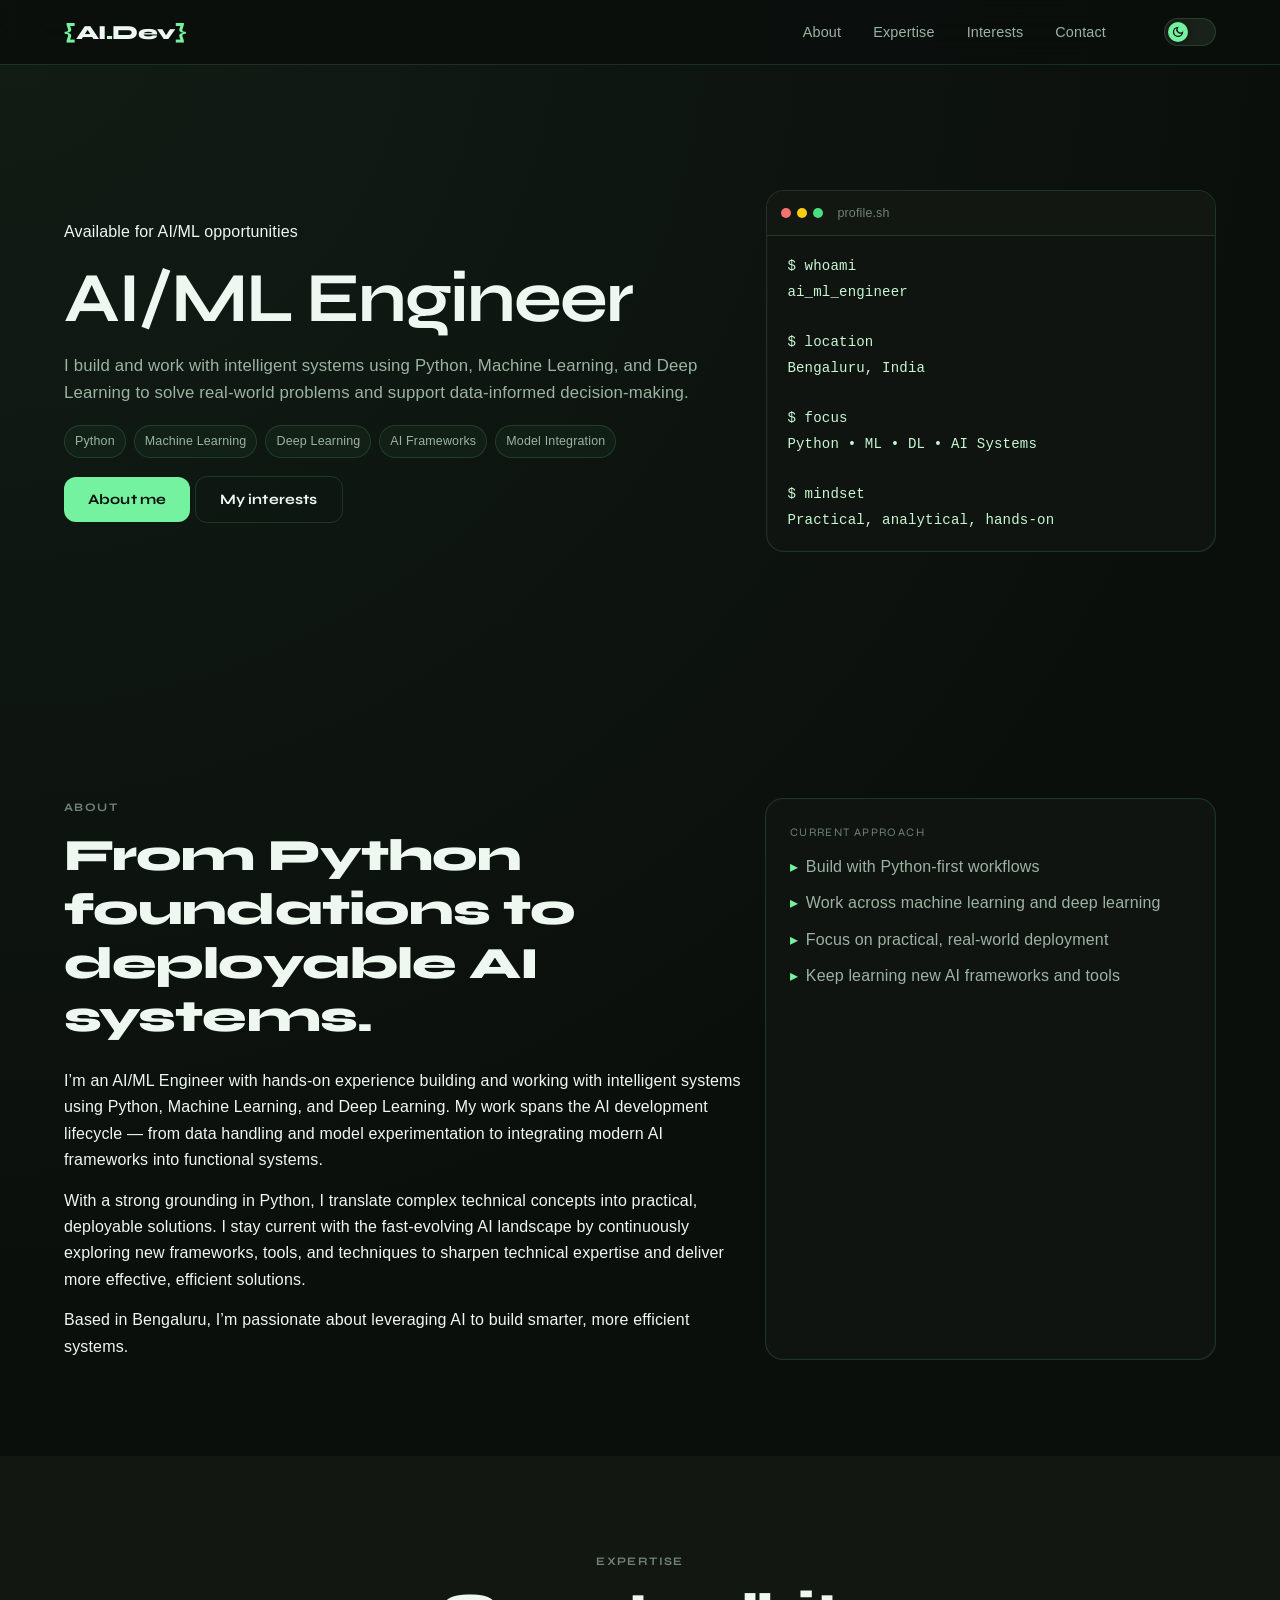
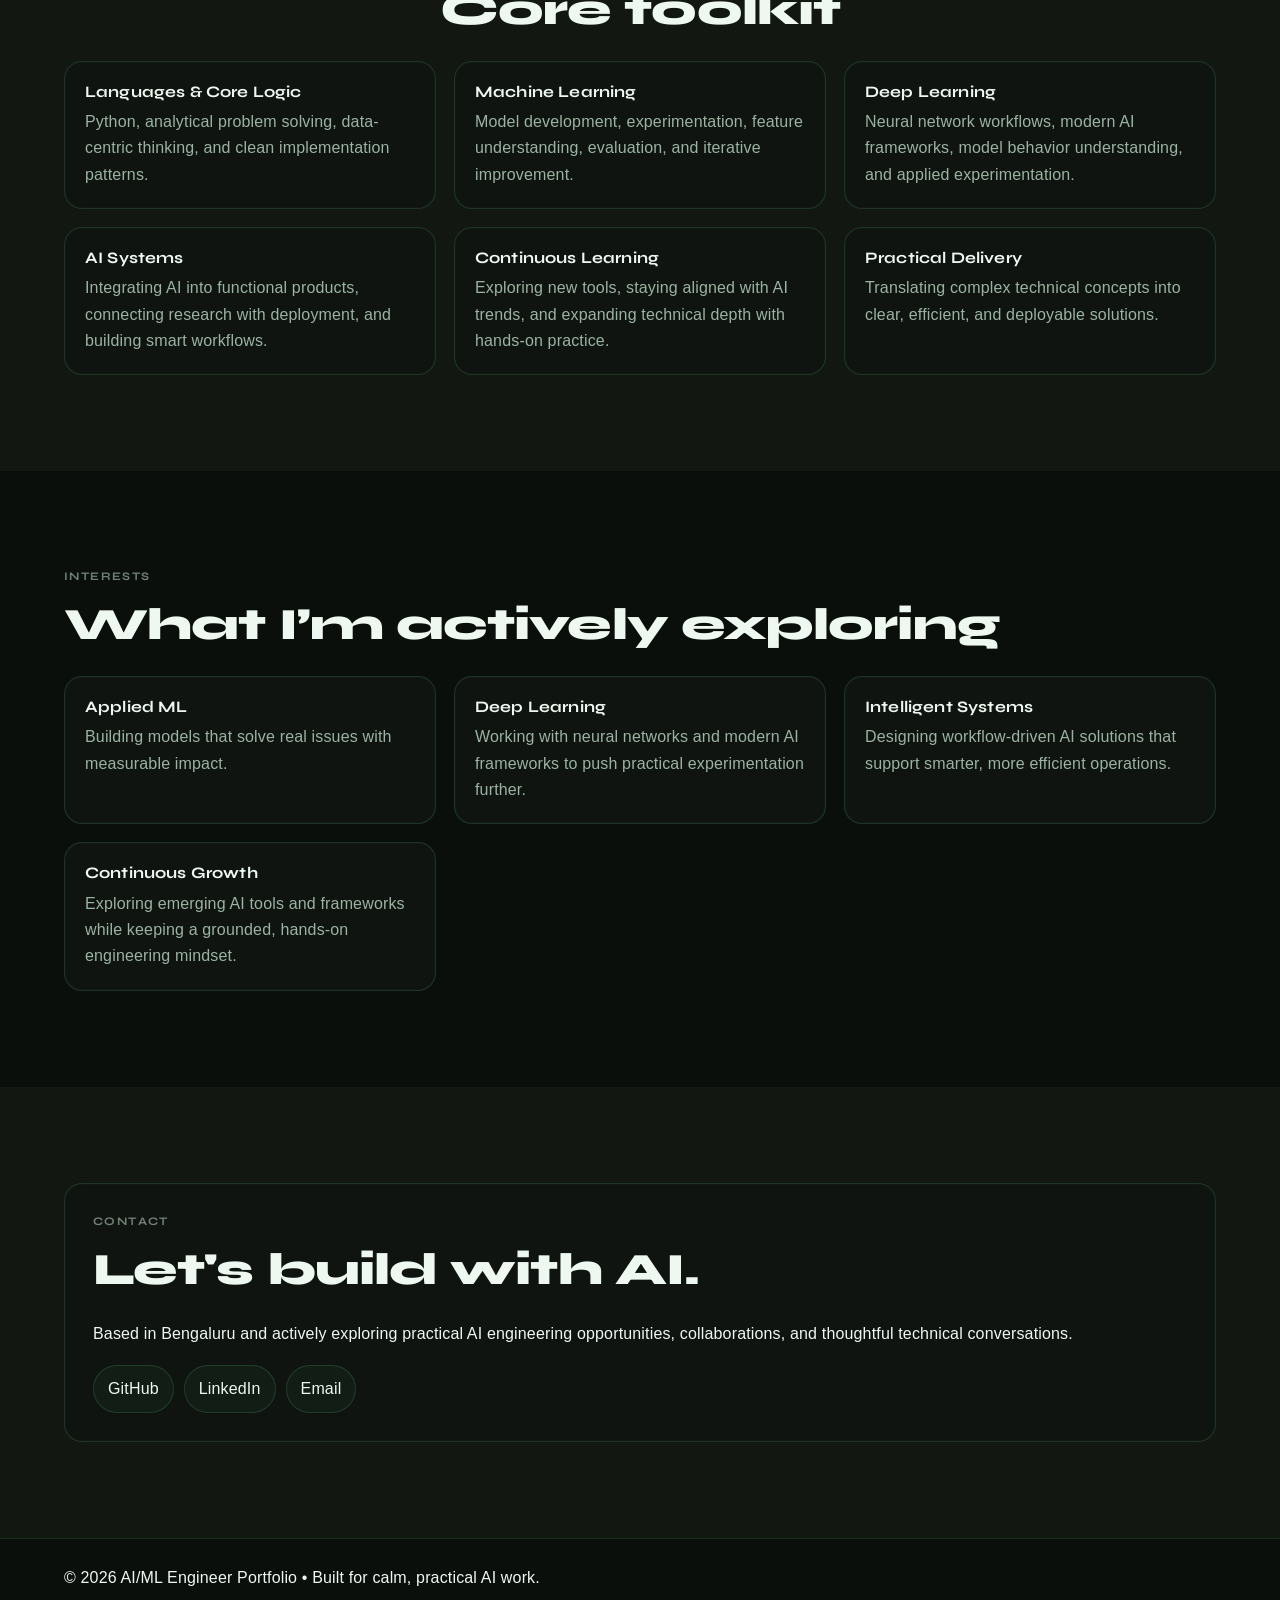
==== commit e5cc6374: "Refine AI/ML portfolio landing page" ====
--- a/index.html
+++ b/index.html
@@ -3,31 +3,25 @@
 <head>
   <meta charset="UTF-8" />
   <meta name="viewport" content="width=device-width, initial-scale=1.0" />
-  <title>QA & Dev Portfolio | Learning Roadmaps</title>
+  <title>AI/ML Engineer Portfolio</title>
   <link rel="preconnect" href="https://fonts.googleapis.com" />
   <link rel="preconnect" href="https://fonts.gstatic.com" crossorigin />
   <link href="https://fonts.googleapis.com/css2?family=Syne:wght@400;500;600;700;800&family=DM+Sans:ital,wght@0,300;0,400;0,500;0,600;1,300&display=swap" rel="stylesheet" />
   <link rel="stylesheet" href="css/style.css" />
-  <link rel="stylesheet" href="css/portfolio.css" />
+  <link rel="stylesheet" href="css/monochrome-roadmap.css" />
 </head>
 <body>
 
-<!-- ═══════════════════ NAVBAR ═══════════════════ -->
 <nav class="navbar" id="navbar">
   <div class="nav-inner">
-    <a href="index.html" class="nav-logo">
-      <span class="logo-bracket">{</span>QA<span class="logo-dot">.</span>Dev<span class="logo-bracket">}</span>
+    <a href="#home" class="nav-logo">
+      <span class="logo-bracket">{</span>AI<span class="logo-dot">.</span>Dev<span class="logo-bracket">}</span>
     </a>
     <ul class="nav-links">
       <li><a href="#about">About</a></li>
-      <li><a href="#skills">Skills</a></li>
-      <li><a href="#experience">Experience</a></li>
-      <li><a href="#courses">Roadmaps</a></li>
+      <li><a href="#skills">Expertise</a></li>
+      <li><a href="#interests">Interests</a></li>
       <li><a href="#contact">Contact</a></li>
-      <li><a href="lms.html" class="nav-lms-btn">
-        <svg width="16" height="16" viewBox="0 0 24 24" fill="none" stroke="currentColor" stroke-width="2"><path d="M2 3h6a4 4 0 0 1 4 4v14a3 3 0 0 0-3-3H2z"/><path d="M22 3h-6a4 4 0 0 0-4 4v14a3 3 0 0 1 3-3h7z"/></svg>
-        Open LMS
-      </a></li>
     </ul>
     <div class="nav-actions">
       <button class="theme-toggle" id="themeToggle" aria-label="Toggle theme">
@@ -45,357 +39,151 @@
   </div>
 </nav>
 
-<!-- ═══════════════════ HERO ═══════════════════ -->
 <section class="hero" id="home">
-  <div class="hero-bg">
-    <div class="hero-grid"></div>
-    <div class="hero-glow glow-1"></div>
-    <div class="hero-glow glow-2"></div>
-  </div>
-  <div class="hero-content">
-    <div class="hero-badge">
-      <span class="badge-dot"></span>
-      Available for Opportunities
+  <div class="container hero-wrap">
+    <div class="hero-copy">
+      <div class="hero-badge">
+        <span class="badge-dot"></span>
+        Available for AI/ML opportunities
+      </div>
+      <h1 class="hero-title">AI/ML Engineer</h1>
+      <p class="hero-sub">I build and work with intelligent systems using Python, Machine Learning, and Deep Learning to solve real-world problems and support data-informed decision-making.</p>
+      <div class="hero-tags">
+        <span class="tag">Python</span>
+        <span class="tag">Machine Learning</span>
+        <span class="tag">Deep Learning</span>
+        <span class="tag">AI Frameworks</span>
+        <span class="tag">Model Integration</span>
+      </div>
+      <div class="hero-cta">
+        <a href="#about" class="btn btn-primary">About me</a>
+        <a href="#interests" class="btn btn-ghost">My interests</a>
+      </div>
     </div>
-    <h1 class="hero-title">
-      <span class="line-reveal">Software Test</span>
-      <span class="line-reveal delay-1">Engineer <span class="title-accent">&amp; Dev</span></span>
-    </h1>
-    <p class="hero-sub">Automating quality. Crafting reliability. Building scalable test architectures with Java, Python, Playwright, and modern DevOps practices.</p>
-    <div class="hero-tags">
-      <span class="tag">Java</span>
-      <span class="tag">Python</span>
-      <span class="tag">Playwright</span>
-      <span class="tag">RestAssured</span>
-      <span class="tag">Selenium</span>
-      <span class="tag">CI/CD</span>
-      <span class="tag">SQL</span>
-    </div>
-    <div class="hero-cta">
-      <a href="#experience" class="btn btn-primary">View My Work</a>
-      <a href="lms.html" class="btn btn-ghost">
-        <svg width="18" height="18" viewBox="0 0 24 24" fill="none" stroke="currentColor" stroke-width="2"><path d="M2 3h6a4 4 0 0 1 4 4v14a3 3 0 0 0-3-3H2z"/><path d="M22 3h-6a4 4 0 0 0-4 4v14a3 3 0 0 1 3-3h7z"/></svg>
-        Browse Learning Paths
-      </a>
-    </div>
-  </div>
-  <div class="hero-visual">
-    <div class="code-card">
-      <div class="code-header">
-        <span class="dot red"></span><span class="dot yellow"></span><span class="dot green"></span>
-        <span class="code-filename">TestSuite.java</span>
+
+    <div class="terminal-card">
+      <div class="terminal-header">
+        <span class="terminal-dot red"></span>
+        <span class="terminal-dot yellow"></span>
+        <span class="terminal-dot green"></span>
+        <span class="terminal-title">profile.sh</span>
       </div>
-      <pre class="code-body"><code><span class="code-comment">// API Test with RestAssured</span>
-<span class="code-keyword">@Test</span>
-<span class="code-keyword">public void</span> <span class="code-fn">verifyUserEndpoint</span>() {
-  given()
-    .baseUri(<span class="code-str">"https://api.example.com"</span>)
-    .header(<span class="code-str">"Authorization"</span>, token)
-  .when()
-    .get(<span class="code-str">"/users/1"</span>)
-  .then()
-    .statusCode(<span class="code-num">200</span>)
-    .body(<span class="code-str">"name"</span>, equalTo(<span class="code-str">"John"</span>))
-    .time(lessThan(<span class="code-num">2000L</span>));
-}</code></pre>
-    </div>
-    <div class="stats-row">
-      <div class="stat-chip"><span class="stat-num">9+</span><span class="stat-label">Learning Paths</span></div>
-      <div class="stat-chip"><span class="stat-num">4-6</span><span class="stat-label">Months Each</span></div>
-      <div class="stat-chip"><span class="stat-num">2hrs</span><span class="stat-label">Daily Practice</span></div>
+      <pre class="terminal-body">$ whoami
+ai_ml_engineer
+
+$ location
+Bengaluru, India
+
+$ focus
+Python • ML • DL • AI Systems
+
+$ mindset
+Practical, analytical, hands-on</pre>
     </div>
   </div>
 </section>
 
-<!-- ═══════════════════ ABOUT ═══════════════════ -->
 <section class="section" id="about">
+  <div class="container about-grid">
+    <div class="about-copy">
+      <p class="section-eyebrow">About</p>
+      <h2 class="section-title">From Python foundations to deployable AI systems.</h2>
+      <p class="about-para">I’m an AI/ML Engineer with hands-on experience building and working with intelligent systems using Python, Machine Learning, and Deep Learning. My work spans the AI development lifecycle — from data handling and model experimentation to integrating modern AI frameworks into functional systems.</p>
+      <p class="about-para">With a strong grounding in Python, I translate complex technical concepts into practical, deployable solutions. I stay current with the fast-evolving AI landscape by continuously exploring new frameworks, tools, and techniques to sharpen technical expertise and deliver more effective, efficient solutions.</p>
+      <p class="about-para">Based in Bengaluru, I’m passionate about leveraging AI to build smarter, more efficient systems.</p>
+    </div>
+
+    <div class="profile-card">
+      <div class="profile-card-title">Current approach</div>
+      <ul class="profile-list">
+        <li>Build with Python-first workflows</li>
+        <li>Work across machine learning and deep learning</li>
+        <li>Focus on practical, real-world deployment</li>
+        <li>Keep learning new AI frameworks and tools</li>
+      </ul>
+    </div>
+  </div>
+</section>
+
+<section class="section section-alt" id="skills">
   <div class="container">
-    <div class="about-grid">
-      <div class="about-text">
-        <p class="section-eyebrow">About Me</p>
-        <h2 class="section-title">Passionate about <span class="accent">Quality</span> &amp; Continuous Learning</h2>
-        <p class="about-para">I'm a QA Engineer and Developer who believes that quality is not just a phase — it's a culture. With hands-on experience across manual, automation, and performance testing, I thrive in fast-paced teams where reliability matters.</p>
-        <p class="about-para">I've built this learning platform to document and share structured roadmaps for tools and technologies I use every day — helping others navigate the complex landscape of modern QA engineering.</p>
-        <div class="about-highlights">
-          <div class="highlight-item">
-            <div class="highlight-icon">⚡</div>
-            <div><strong>Test Automation</strong><p>End-to-end, API, and performance testing</p></div>
-          </div>
-          <div class="highlight-item">
-            <div class="highlight-icon">🎯</div>
-            <div><strong>CI/CD Integration</strong><p>Jenkins, GitHub Actions, Docker pipelines</p></div>
-          </div>
-          <div class="highlight-item">
-            <div class="highlight-icon">📚</div>
-            <div><strong>Mentorship</strong><p>Structured roadmaps &amp; learning guides</p></div>
-          </div>
-        </div>
-      </div>
-      <div class="about-visual">
-        <div class="avatar-wrap">
-          <div class="avatar-ring"></div>
-          <div class="avatar-placeholder">
-            <svg width="80" height="80" viewBox="0 0 24 24" fill="none" stroke="currentColor" stroke-width="1"><path d="M20 21v-2a4 4 0 0 0-4-4H8a4 4 0 0 0-4 4v2"/><circle cx="12" cy="7" r="4"/></svg>
-            <p>Your Photo</p>
-          </div>
-        </div>
-        <div class="about-card-float">
-          <span class="float-icon">🏆</span>
-          <div>
-            <strong>ISTQB Certified</strong>
-            <p>Foundation Level</p>
-          </div>
-        </div>
+    <p class="section-eyebrow center">Expertise</p>
+    <h2 class="section-title center">Core toolkit</h2>
+    <div class="skills-grid">
+      <article class="skill-card">
+        <h3>Languages & Core Logic</h3>
+        <p>Python, analytical problem solving, data-centric thinking, and clean implementation patterns.</p>
+      </article>
+      <article class="skill-card">
+        <h3>Machine Learning</h3>
+        <p>Model development, experimentation, feature understanding, evaluation, and iterative improvement.</p>
+      </article>
+      <article class="skill-card">
+        <h3>Deep Learning</h3>
+        <p>Neural network workflows, modern AI frameworks, model behavior understanding, and applied experimentation.</p>
+      </article>
+      <article class="skill-card">
+        <h3>AI Systems</h3>
+        <p>Integrating AI into functional products, connecting research with deployment, and building smart workflows.</p>
+      </article>
+      <article class="skill-card">
+        <h3>Continuous Learning</h3>
+        <p>Exploring new tools, staying aligned with AI trends, and expanding technical depth with hands-on practice.</p>
+      </article>
+      <article class="skill-card">
+        <h3>Practical Delivery</h3>
+        <p>Translating complex technical concepts into clear, efficient, and deployable solutions.</p>
+      </article>
+    </div>
+  </div>
+</section>
+
+<section class="section" id="interests">
+  <div class="container">
+    <p class="section-eyebrow">Interests</p>
+    <h2 class="section-title">What I’m actively exploring</h2>
+    <div class="interest-grid">
+      <article class="interest-card">
+        <h3>Applied ML</h3>
+        <p>Building models that solve real issues with measurable impact.</p>
+      </article>
+      <article class="interest-card">
+        <h3>Deep Learning</h3>
+        <p>Working with neural networks and modern AI frameworks to push practical experimentation further.</p>
+      </article>
+      <article class="interest-card">
+        <h3>Intelligent Systems</h3>
+        <p>Designing workflow-driven AI solutions that support smarter, more efficient operations.</p>
+      </article>
+      <article class="interest-card">
+        <h3>Continuous Growth</h3>
+        <p>Exploring emerging AI tools and frameworks while keeping a grounded, hands-on engineering mindset.</p>
+      </article>
+    </div>
+  </div>
+</section>
+
+<section class="section section-alt" id="contact">
+  <div class="container">
+    <div class="contact-card">
+      <p class="section-eyebrow">Contact</p>
+      <h2 class="section-title">Let's build with AI.</h2>
+      <p class="contact-text">Based in Bengaluru and actively exploring practical AI engineering opportunities, collaborations, and thoughtful technical conversations.</p>
+      <div class="contact-links">
+        <a href="https://github.com/rijutr" class="contact-link" target="_blank" rel="noreferrer">GitHub</a>
+        <a href="https://www.linkedin.com/in/rijut-r-18513115a/" class="contact-link" target="_blank" rel="noreferrer">LinkedIn</a>
+        <a href="mailto:rijut2000@gmail.com" class="contact-link">Email</a>
       </div>
     </div>
   </div>
 </section>
 
-<!-- ═══════════════════ SKILLS ═══════════════════ -->
-<section class="section section-alt" id="skills">
-  <div class="container">
-    <p class="section-eyebrow center">Tech Stack</p>
-    <h2 class="section-title center">Skills &amp; <span class="accent">Technologies</span></h2>
-    <div class="skills-grid">
-      <div class="skill-category">
-        <h3 class="skill-cat-title">
-          <span class="cat-icon">🔧</span> Test Automation
-        </h3>
-        <div class="skill-pills">
-          <span class="skill-pill level-expert">Selenium WebDriver</span>
-          <span class="skill-pill level-expert">RestAssured</span>
-          <span class="skill-pill level-advanced">Playwright</span>
-          <span class="skill-pill level-advanced">Cypress</span>
-          <span class="skill-pill level-intermediate">Appium</span>
-        </div>
-      </div>
-      <div class="skill-category">
-        <h3 class="skill-cat-title">
-          <span class="cat-icon">💻</span> Languages
-        </h3>
-        <div class="skill-pills">
-          <span class="skill-pill level-expert">Java</span>
-          <span class="skill-pill level-advanced">Python</span>
-          <span class="skill-pill level-advanced">TypeScript</span>
-          <span class="skill-pill level-intermediate">JavaScript</span>
-          <span class="skill-pill level-intermediate">SQL</span>
-        </div>
-      </div>
-      <div class="skill-category">
-        <h3 class="skill-cat-title">
-          <span class="cat-icon">⚙️</span> DevOps & CI/CD
-        </h3>
-        <div class="skill-pills">
-          <span class="skill-pill level-advanced">Jenkins</span>
-          <span class="skill-pill level-advanced">GitHub Actions</span>
-          <span class="skill-pill level-intermediate">Docker</span>
-          <span class="skill-pill level-intermediate">Kubernetes</span>
-          <span class="skill-pill level-beginner">Terraform</span>
-        </div>
-      </div>
-      <div class="skill-category">
-        <h3 class="skill-cat-title">
-          <span class="cat-icon">📊</span> Performance Testing
-        </h3>
-        <div class="skill-pills">
-          <span class="skill-pill level-advanced">JMeter</span>
-          <span class="skill-pill level-intermediate">K6</span>
-          <span class="skill-pill level-intermediate">Gatling</span>
-          <span class="skill-pill level-beginner">Locust</span>
-        </div>
-      </div>
-      <div class="skill-category">
-        <h3 class="skill-cat-title">
-          <span class="cat-icon">🤖</span> AI & Testing
-        </h3>
-        <div class="skill-pills">
-          <span class="skill-pill level-intermediate">LLM Testing</span>
-          <span class="skill-pill level-intermediate">Prompt Engineering</span>
-          <span class="skill-pill level-beginner">ML Model Testing</span>
-          <span class="skill-pill level-intermediate">pytest + AI</span>
-        </div>
-      </div>
-      <div class="skill-category">
-        <h3 class="skill-cat-title">
-          <span class="cat-icon">🗄️</span> Databases
-        </h3>
-        <div class="skill-pills">
-          <span class="skill-pill level-advanced">MySQL</span>
-          <span class="skill-pill level-advanced">PostgreSQL</span>
-          <span class="skill-pill level-intermediate">MongoDB</span>
-          <span class="skill-pill level-intermediate">Redis</span>
-        </div>
-      </div>
-    </div>
-    <div class="skill-legend">
-      <span><span class="legend-dot level-expert"></span>Expert</span>
-      <span><span class="legend-dot level-advanced"></span>Advanced</span>
-      <span><span class="legend-dot level-intermediate"></span>Intermediate</span>
-      <span><span class="legend-dot level-beginner"></span>Beginner</span>
-    </div>
-  </div>
-</section>
-
-<!-- ═══════════════════ EXPERIENCE ═══════════════════ -->
-<section class="section" id="experience">
-  <div class="container">
-    <p class="section-eyebrow center">Career Journey</p>
-    <h2 class="section-title center">Work <span class="accent">Experience</span></h2>
-    <div class="timeline">
-      <div class="timeline-item">
-        <div class="timeline-dot"></div>
-        <div class="timeline-card">
-          <div class="timeline-header">
-            <div>
-              <h3>Senior QA Automation Engineer</h3>
-              <p class="timeline-company">Your Current Company</p>
-            </div>
-            <span class="timeline-date">2023 – Present</span>
-          </div>
-          <ul class="timeline-bullets">
-            <li>Built end-to-end test automation framework using Java + Selenium + TestNG</li>
-            <li>Implemented API testing suite with RestAssured covering 200+ endpoints</li>
-            <li>Integrated test pipelines with Jenkins and GitHub Actions for CI/CD</li>
-            <li>Reduced regression cycle from 3 days to 4 hours through automation</li>
-          </ul>
-          <div class="timeline-tags">
-            <span>Java</span><span>Selenium</span><span>RestAssured</span><span>Jenkins</span>
-          </div>
-        </div>
-      </div>
-      <div class="timeline-item">
-        <div class="timeline-dot"></div>
-        <div class="timeline-card">
-          <div class="timeline-header">
-            <div>
-              <h3>QA Engineer</h3>
-              <p class="timeline-company">Previous Company</p>
-            </div>
-            <span class="timeline-date">2021 – 2023</span>
-          </div>
-          <ul class="timeline-bullets">
-            <li>Developed Playwright test suite for web application with TypeScript</li>
-            <li>Performed API testing using Postman and Python requests library</li>
-            <li>Executed performance tests using JMeter for load and stress testing</li>
-            <li>Collaborated with Dev teams in Agile/Scrum methodology</li>
-          </ul>
-          <div class="timeline-tags">
-            <span>Playwright</span><span>Python</span><span>JMeter</span><span>Postman</span>
-          </div>
-        </div>
-      </div>
-      <div class="timeline-item">
-        <div class="timeline-dot"></div>
-        <div class="timeline-card">
-          <div class="timeline-header">
-            <div>
-              <h3>Junior QA Tester</h3>
-              <p class="timeline-company">First Company</p>
-            </div>
-            <span class="timeline-date">2019 – 2021</span>
-          </div>
-          <ul class="timeline-bullets">
-            <li>Manual testing of web and mobile applications</li>
-            <li>Wrote detailed test cases and bug reports in JIRA</li>
-            <li>Learned fundamentals of SQL for test data management</li>
-            <li>Started automation journey with Selenium and Java</li>
-          </ul>
-          <div class="timeline-tags">
-            <span>Manual Testing</span><span>SQL</span><span>JIRA</span><span>Selenium</span>
-          </div>
-        </div>
-      </div>
-    </div>
-  </div>
-</section>
-
-<!-- ═══════════════════ COURSES PREVIEW ═══════════════════ -->
-<section class="section section-alt" id="courses">
-  <div class="container">
-    <p class="section-eyebrow center">Learning Platform</p>
-    <h2 class="section-title center">Structured <span class="accent">Roadmaps</span></h2>
-    <p class="section-sub center">9 curated learning paths — each designed for 2hrs/day commitment over 4-6 months</p>
-    <div class="course-preview-grid" id="coursePreviewGrid">
-      <!-- JS populated -->
-    </div>
-    <div class="courses-cta">
-      <a href="lms.html" class="btn btn-primary btn-large">
-        <svg width="20" height="20" viewBox="0 0 24 24" fill="none" stroke="currentColor" stroke-width="2"><path d="M2 3h6a4 4 0 0 1 4 4v14a3 3 0 0 0-3-3H2z"/><path d="M22 3h-6a4 4 0 0 0-4 4v14a3 3 0 0 1 3-3h7z"/></svg>
-        Open Full LMS Platform
-      </a>
-    </div>
-  </div>
-</section>
-
-<!-- ═══════════════════ CONTACT ═══════════════════ -->
-<section class="section" id="contact">
-  <div class="container">
-    <p class="section-eyebrow center">Get In Touch</p>
-    <h2 class="section-title center">Let's <span class="accent">Connect</span></h2>
-    <div class="contact-grid">
-      <div class="contact-info">
-        <p>Whether you want to collaborate, discuss testing strategies, or just say hello — my inbox is open.</p>
-        <div class="contact-links">
-          <a href="https://github.com/yourusername" class="contact-link" target="_blank">
-            <svg width="22" height="22" viewBox="0 0 24 24" fill="currentColor"><path d="M12 0C5.37 0 0 5.37 0 12c0 5.31 3.435 9.795 8.205 11.385.6.105.825-.255.825-.57 0-.285-.015-1.23-.015-2.235-3.015.555-3.795-.735-4.035-1.41-.135-.345-.72-1.41-1.23-1.695-.42-.225-1.02-.78-.015-.795.945-.015 1.62.87 1.845 1.23 1.08 1.815 2.805 1.305 3.495.99.105-.78.42-1.305.765-1.605-2.67-.3-5.46-1.335-5.46-5.925 0-1.305.465-2.385 1.23-3.225-.12-.3-.54-1.53.12-3.18 0 0 1.005-.315 3.3 1.23.96-.27 1.98-.405 3-.405s2.04.135 3 .405c2.295-1.56 3.3-1.23 3.3-1.23.66 1.65.24 2.88.12 3.18.765.84 1.23 1.905 1.23 3.225 0 4.605-2.805 5.625-5.475 5.925.435.375.81 1.095.81 2.22 0 1.605-.015 2.895-.015 3.3 0 .315.225.69.825.57A12.02 12.02 0 0 0 24 12c0-6.63-5.37-12-12-12z"/></svg>
-            GitHub
-          </a>
-          <a href="https://linkedin.com/in/yourusername" class="contact-link" target="_blank">
-            <svg width="22" height="22" viewBox="0 0 24 24" fill="currentColor"><path d="M20.447 20.452h-3.554v-5.569c0-1.328-.027-3.037-1.852-3.037-1.853 0-2.136 1.445-2.136 2.939v5.667H9.351V9h3.414v1.561h.046c.477-.9 1.637-1.85 3.37-1.85 3.601 0 4.267 2.37 4.267 5.455v6.286zM5.337 7.433a2.062 2.062 0 0 1-2.063-2.065 2.064 2.064 0 1 1 2.063 2.065zm1.782 13.019H3.555V9h3.564v11.452zM22.225 0H1.771C.792 0 0 .774 0 1.729v20.542C0 23.227.792 24 1.771 24h20.451C23.2 24 24 23.227 24 22.271V1.729C24 .774 23.2 0 22.222 0h.003z"/></svg>
-            LinkedIn
-          </a>
-          <a href="mailto:your@email.com" class="contact-link">
-            <svg width="22" height="22" viewBox="0 0 24 24" fill="none" stroke="currentColor" stroke-width="2"><rect x="2" y="4" width="20" height="16" rx="2"/><path d="m22 7-8.97 5.7a1.94 1.94 0 0 1-2.06 0L2 7"/></svg>
-            Email Me
-          </a>
-          <a href="https://twitter.com/yourusername" class="contact-link" target="_blank">
-            <svg width="22" height="22" viewBox="0 0 24 24" fill="currentColor"><path d="M18.244 2.25h3.308l-7.227 8.26 8.502 11.24H16.17l-5.214-6.817L4.99 21.75H1.68l7.73-8.835L1.254 2.25H8.08l4.713 6.231zm-1.161 17.52h1.833L7.084 4.126H5.117z"/></svg>
-            Twitter/X
-          </a>
-        </div>
-      </div>
-      <div class="contact-form-wrap">
-        <div class="contact-form">
-          <div class="form-group">
-            <label>Your Name</label>
-            <input type="text" placeholder="John Doe" />
-          </div>
-          <div class="form-group">
-            <label>Email Address</label>
-            <input type="email" placeholder="john@example.com" />
-          </div>
-          <div class="form-group">
-            <label>Message</label>
-            <textarea rows="4" placeholder="Let's talk about testing, collaboration, or anything..."></textarea>
-          </div>
-          <button class="btn btn-primary w-full" onclick="alert('Please configure a form handler (Formspree, EmailJS, etc.) to receive messages.')">Send Message</button>
-        </div>
-      </div>
-    </div>
-  </div>
-</section>
-
-<!-- ═══════════════════ FOOTER ═══════════════════ -->
 <footer class="footer">
-  <div class="container">
-    <div class="footer-inner">
-      <div class="footer-brand">
-        <a href="index.html" class="nav-logo"><span class="logo-bracket">{</span>QA<span class="logo-dot">.</span>Dev<span class="logo-bracket">}</span></a>
-        <p>Building quality, one test at a time.</p>
-      </div>
-      <div class="footer-links">
-        <a href="index.html">Portfolio</a>
-        <a href="lms.html">LMS Platform</a>
-        <a href="#contact">Contact</a>
-      </div>
-    </div>
-    <div class="footer-bottom">
-      <p>© 2025 QA.Dev Portfolio • Built with ❤️ and deployed on GitHub Pages</p>
-    </div>
+  <div class="container footer-inner">
+    <p>© 2026 AI/ML Engineer Portfolio • Built for calm, practical AI work.</p>
   </div>
 </footer>
 
-<script src="js/data.js"></script>
 <script src="js/app.js"></script>
 </body>
 </html>
--- a/css/style.css
+++ b/css/style.css
@@ -0,0 +1,374 @@
+/* ═══════════════════════════════════════════
+   GLOBAL CSS — QA.Dev Portfolio & LMS
+═══════════════════════════════════════════ */
+
+/* ── Variables ── */
+:root {
+  --font-display: 'Syne', sans-serif;
+  --font-body: 'DM Sans', sans-serif;
+  --radius-sm: 6px;
+  --radius-md: 12px;
+  --radius-lg: 18px;
+  --radius-xl: 24px;
+  --transition: all 0.25s cubic-bezier(0.4, 0, 0.2, 1);
+  --transition-slow: all 0.45s cubic-bezier(0.4, 0, 0.2, 1);
+  --shadow-sm: 0 1px 3px rgba(0,0,0,0.12), 0 1px 2px rgba(0,0,0,0.24);
+  --shadow-md: 0 4px 6px rgba(0,0,0,0.1), 0 2px 4px rgba(0,0,0,0.06);
+  --shadow-lg: 0 10px 40px rgba(0,0,0,0.3);
+  --shadow-glow: 0 0 40px rgba(0, 212, 170, 0.15);
+}
+
+/* ── DARK THEME ── */
+[data-theme="dark"] {
+  --bg-primary: #0b0f0c;
+  --bg-secondary: #121712;
+  --bg-tertiary: #18211a;
+  --bg-card: #0f1411;
+  --bg-card-hover: #161d18;
+  --bg-glass: rgba(116, 242, 160, 0.04);
+  --border: rgba(116, 242, 160, 0.15);
+  --border-accent: rgba(116, 242, 160, 0.32);
+  --text-primary: #eef8f0;
+  --text-secondary: #9bb3a2;
+  --text-muted: #718175;
+  --accent: #74f2a0;
+  --accent-dim: rgba(116, 242, 160, 0.09);
+  --accent-2: #c7f7d2;
+  --accent-2-dim: rgba(199, 247, 210, 0.05);
+  --accent-3: #b3d8bb;
+  --red: #ff4d6d;
+  --yellow: #fbbf24;
+  --green: #66f299;
+  --nav-bg: rgba(11, 15, 12, 0.86);
+}
+
+/* ── LIGHT THEME ── */
+[data-theme="light"] {
+  --bg-primary: #f4f8f5;
+  --bg-secondary: #e9f0ea;
+  --bg-tertiary: #dfe9e1;
+  --bg-card: #ffffff;
+  --bg-card-hover: #f1f6f2;
+  --bg-glass: rgba(0,0,0,0.03);
+  --border: rgba(0,0,0,0.09);
+  --border-accent: rgba(24, 68, 35, 0.24);
+  --text-primary: #172018;
+  --text-secondary: #586357;
+  --text-muted: #7e8a7f;
+  --accent: #1f6b38;
+  --accent-dim: rgba(31, 107, 56, 0.08);
+  --accent-2: #3c7f50;
+  --accent-2-dim: rgba(60,127,80,0.07);
+  --accent-3: #6f8a75;
+  --red: #e02b4c;
+  --yellow: #d97706;
+  --green: #2d8a4a;
+  --nav-bg: rgba(244, 248, 245, 0.9);
+}
+
+/* ── Reset ── */
+*, *::before, *::after { box-sizing: border-box; margin: 0; padding: 0; }
+
+html { scroll-behavior: smooth; }
+
+body {
+  font-family: var(--font-body);
+  background:
+    radial-gradient(circle at top left, rgba(116, 242, 160, 0.06), transparent 38%),
+    var(--bg-primary);
+  color: var(--text-primary);
+  transition: background 0.3s ease, color 0.3s ease;
+  line-height: 1.65;
+  overflow-x: hidden;
+  letter-spacing: 0.01em;
+}
+
+/* ── Typography ── */
+h1, h2, h3, h4, h5, h6 {
+  font-family: var(--font-display);
+  color: var(--text-primary);
+  line-height: 1.2;
+}
+
+a { color: inherit; text-decoration: none; }
+img { max-width: 100%; }
+ul { list-style: none; }
+button { cursor: pointer; border: none; background: none; font-family: inherit; }
+input, textarea {
+  font-family: var(--font-body);
+  outline: none;
+}
+
+/* ── Container ── */
+.container {
+  max-width: 1200px;
+  margin: 0 auto;
+  padding: 0 24px;
+}
+
+/* ── Sections ── */
+.section {
+  padding: 96px 0;
+}
+.section-alt {
+  background: var(--bg-secondary);
+}
+.section-eyebrow {
+  font-family: var(--font-display);
+  font-size: 0.75rem;
+  font-weight: 700;
+  letter-spacing: 0.12em;
+  text-transform: uppercase;
+  color: var(--accent);
+  margin-bottom: 12px;
+}
+.section-eyebrow.center { text-align: center; }
+.section-title {
+  font-size: clamp(2rem, 4vw, 2.8rem);
+  font-weight: 800;
+  margin-bottom: 24px;
+  letter-spacing: -0.02em;
+}
+.section-title.center { text-align: center; }
+.section-sub {
+  color: var(--text-secondary);
+  font-size: 1.05rem;
+  max-width: 560px;
+  margin: 0 auto 48px;
+}
+.section-sub.center { text-align: center; }
+.accent { color: var(--accent); }
+
+/* ── Navbar ── */
+.navbar {
+  position: fixed;
+  top: 0;
+  left: 0;
+  right: 0;
+  z-index: 100;
+  background: var(--nav-bg);
+  backdrop-filter: blur(20px);
+  -webkit-backdrop-filter: blur(20px);
+  border-bottom: 1px solid var(--border);
+  transition: var(--transition);
+}
+.nav-inner {
+  max-width: 1200px;
+  margin: 0 auto;
+  padding: 0 24px;
+  height: 64px;
+  display: flex;
+  align-items: center;
+  gap: 32px;
+}
+.nav-logo {
+  font-family: var(--font-display);
+  font-size: 1.25rem;
+  font-weight: 800;
+  letter-spacing: -0.02em;
+  white-space: nowrap;
+}
+.logo-bracket { color: var(--accent); }
+.logo-dot { color: var(--accent-2); }
+.nav-links {
+  display: flex;
+  align-items: center;
+  gap: 4px;
+  margin-left: auto;
+}
+.nav-links a {
+  padding: 6px 14px;
+  border-radius: var(--radius-sm);
+  font-size: 0.9rem;
+  font-weight: 500;
+  color: var(--text-secondary);
+  transition: var(--transition);
+}
+.nav-links a:hover {
+  color: var(--text-primary);
+  background: var(--bg-glass);
+}
+.nav-lms-btn {
+  display: flex !important;
+  align-items: center;
+  gap: 7px;
+  padding: 7px 16px !important;
+  background: var(--accent-dim) !important;
+  color: var(--accent) !important;
+  border: 1px solid var(--border-accent) !important;
+  border-radius: var(--radius-md) !important;
+  font-weight: 600 !important;
+}
+.nav-lms-btn:hover {
+  background: var(--accent) !important;
+  color: var(--bg-primary) !important;
+}
+.nav-actions {
+  display: flex;
+  align-items: center;
+  gap: 12px;
+  margin-left: 12px;
+}
+
+/* ── Theme Toggle ── */
+.theme-toggle {
+  position: relative;
+  width: 52px;
+  height: 28px;
+  border-radius: 100px;
+  background: var(--bg-tertiary);
+  border: 1px solid var(--border);
+  transition: var(--transition);
+  flex-shrink: 0;
+  overflow: hidden;
+}
+.toggle-track {
+  position: absolute;
+  inset: 0;
+  display: flex;
+  align-items: center;
+}
+.toggle-thumb {
+  position: absolute;
+  left: 3px;
+  width: 20px;
+  height: 20px;
+  border-radius: 50%;
+  background: var(--accent);
+  transition: var(--transition);
+  display: flex;
+  align-items: center;
+  justify-content: center;
+  box-shadow: 0 2px 8px rgba(0,0,0,0.3);
+}
+.toggle-thumb svg { color: var(--bg-primary); }
+[data-theme="light"] .toggle-thumb { left: 27px; }
+[data-theme="dark"] .sun-icon { display: none; }
+[data-theme="light"] .moon-icon { display: none; }
+
+/* ── Sidebar Theme Toggle ── */
+.sidebar-theme {
+  display: flex;
+  align-items: center;
+  gap: 10px;
+  width: 100%;
+  padding: 10px 12px;
+  border-radius: var(--radius-md);
+  background: var(--bg-glass);
+  border: 1px solid var(--border);
+  color: var(--text-secondary);
+  font-size: 0.875rem;
+  font-family: var(--font-body);
+  transition: var(--transition);
+}
+.sidebar-theme:hover { border-color: var(--border-accent); color: var(--accent); }
+.sidebar-theme .toggle-label { flex: 1; text-align: left; }
+.sidebar-theme svg { color: var(--accent); flex-shrink: 0; }
+
+/* ── Hamburger ── */
+.hamburger {
+  display: none;
+  flex-direction: column;
+  gap: 5px;
+  padding: 6px;
+}
+.hamburger span {
+  width: 22px;
+  height: 2px;
+  background: var(--text-primary);
+  border-radius: 2px;
+  transition: var(--transition);
+  display: block;
+}
+
+/* ── Buttons ── */
+.btn {
+  display: inline-flex;
+  align-items: center;
+  gap: 8px;
+  padding: 11px 24px;
+  border-radius: var(--radius-md);
+  font-family: var(--font-display);
+  font-size: 0.9rem;
+  font-weight: 700;
+  letter-spacing: 0.01em;
+  transition: var(--transition);
+  cursor: pointer;
+  border: none;
+}
+.btn-primary {
+  background: var(--accent);
+  color: #071109;
+}
+.btn-primary:hover {
+  transform: translateY(-2px);
+  box-shadow: 0 6px 18px rgba(116, 242, 160, 0.15);
+}
+.btn-ghost {
+  background: transparent;
+  color: var(--text-primary);
+  border: 1px solid var(--border);
+}
+.btn-ghost:hover {
+  border-color: var(--border-accent);
+  background: var(--bg-glass);
+}
+.btn-large { padding: 14px 32px; font-size: 1rem; }
+.btn-sm { padding: 7px 14px; font-size: 0.8rem; }
+.btn.w-full { width: 100%; justify-content: center; }
+
+/* ── Skill Pills ── */
+.skill-pill {
+  display: inline-block;
+  padding: 5px 14px;
+  border-radius: 100px;
+  font-size: 0.8rem;
+  font-weight: 600;
+  border: 1px solid transparent;
+}
+.level-expert {
+  background: rgba(0,212,170,0.12);
+  color: var(--accent);
+  border-color: rgba(0,212,170,0.25);
+}
+.level-advanced {
+  background: rgba(124,111,239,0.12);
+  color: var(--accent-2);
+  border-color: rgba(124,111,239,0.25);
+}
+.level-intermediate {
+  background: rgba(245,158,11,0.12);
+  color: var(--accent-3);
+  border-color: rgba(245,158,11,0.25);
+}
+.level-beginner {
+  background: var(--bg-glass);
+  color: var(--text-secondary);
+  border-color: var(--border);
+}
+
+/* ── Scrollbar ── */
+::-webkit-scrollbar { width: 6px; height: 6px; }
+::-webkit-scrollbar-track { background: var(--bg-secondary); }
+::-webkit-scrollbar-thumb { background: var(--border); border-radius: 10px; }
+::-webkit-scrollbar-thumb:hover { background: var(--accent); }
+
+/* ── Responsive ── */
+@media (max-width: 768px) {
+  .nav-links { display: none; }
+  .hamburger { display: flex; }
+  .nav-links.mobile-open {
+    display: flex;
+    flex-direction: column;
+    position: fixed;
+    top: 64px;
+    left: 0;
+    right: 0;
+    background: var(--bg-secondary);
+    border-bottom: 1px solid var(--border);
+    padding: 16px;
+    gap: 4px;
+    z-index: 99;
+  }
+  .section { padding: 64px 0; }
+}
--- a/css/monochrome-roadmap.css
+++ b/css/monochrome-roadmap.css
@@ -0,0 +1,214 @@
+/* Linux-inspired portfolio layout */
+.hero {
+  min-height: 78vh;
+  display: flex;
+  align-items: center;
+  padding: 96px 0 56px;
+}
+
+.hero-wrap {
+  display: grid;
+  grid-template-columns: 1.2fr 0.8fr;
+  gap: 28px;
+  align-items: center;
+}
+
+.hero-copy {
+  display: flex;
+  flex-direction: column;
+  gap: 18px;
+}
+
+.hero-title {
+  font-size: clamp(2.8rem, 6vw, 4.4rem);
+  line-height: 1;
+  letter-spacing: -0.03em;
+}
+
+.hero-sub {
+  max-width: 680px;
+  font-size: 1.05rem;
+  color: var(--text-secondary);
+}
+
+.hero-tags {
+  display: flex;
+  flex-wrap: wrap;
+  gap: 8px;
+}
+
+.tag {
+  padding: 5px 10px;
+  border-radius: 999px;
+  border: 1px solid var(--border);
+  background: var(--bg-glass);
+  color: var(--text-secondary);
+  font-size: 0.78rem;
+}
+
+.terminal-card,
+.profile-card,
+.skill-card,
+.interest-card,
+.contact-card,
+.summary-card {
+  background: var(--bg-card);
+  border: 1px solid var(--border);
+  border-radius: var(--radius-lg);
+  box-shadow: 0 0 0 1px rgba(255,255,255,0.015) inset;
+}
+
+.terminal-card {
+  overflow: hidden;
+}
+
+.terminal-header {
+  display: flex;
+  align-items: center;
+  gap: 6px;
+  padding: 12px 14px;
+  background: var(--bg-secondary);
+  border-bottom: 1px solid var(--border);
+}
+
+.terminal-dot {
+  width: 10px;
+  height: 10px;
+  border-radius: 50%;
+}
+
+.terminal-dot.red { background: #f87171; }
+.terminal-dot.yellow { background: #facc15; }
+.terminal-dot.green { background: #4ade80; }
+
+.terminal-title {
+  margin-left: 8px;
+  color: var(--text-muted);
+  font-size: 0.78rem;
+}
+
+.terminal-body {
+  margin: 0;
+  padding: 18px 20px;
+  font-size: 0.88rem;
+  line-height: 1.8;
+  color: var(--accent-2);
+  font-family: 'Courier New', monospace;
+}
+
+.about-grid {
+  display: grid;
+  grid-template-columns: 1.2fr 0.8fr;
+  gap: 24px;
+}
+
+.about-copy p + p {
+  margin-top: 14px;
+}
+
+.profile-card {
+  padding: 24px;
+}
+
+.profile-card-title {
+  font-family: var(--font-display);
+  font-size: 1rem;
+  margin-bottom: 12px;
+}
+
+.profile-list {
+  list-style: none;
+  display: grid;
+  gap: 10px;
+}
+
+.profile-list li {
+  color: var(--text-secondary);
+  padding-left: 16px;
+  position: relative;
+}
+
+.profile-list li::before {
+  content: "▸";
+  position: absolute;
+  left: 0;
+  color: var(--accent);
+}
+
+.skills-grid,
+.interest-grid {
+  display: grid;
+  grid-template-columns: repeat(3, 1fr);
+  gap: 18px;
+}
+
+.skill-card,
+.interest-card,
+.summary-card {
+  padding: 20px;
+}
+
+.skill-card h3,
+.interest-card h3,
+.summary-card h3 {
+  margin-bottom: 8px;
+  font-size: 1rem;
+}
+
+.skill-card p,
+.interest-card p,
+.summary-card p {
+  color: var(--text-secondary);
+}
+
+.section-eyebrow,
+.section-label,
+.profile-card-title {
+  text-transform: uppercase;
+  letter-spacing: 0.12em;
+  font-size: 0.72rem;
+  color: var(--text-muted);
+}
+
+.contact-card {
+  padding: 28px;
+}
+
+.contact-links {
+  display: flex;
+  flex-wrap: wrap;
+  gap: 10px;
+  margin-top: 18px;
+}
+
+.contact-link {
+  padding: 10px 14px;
+  border-radius: 999px;
+  border: 1px solid var(--border);
+  background: var(--bg-glass);
+}
+
+.footer {
+  border-top: 1px solid var(--border);
+  padding: 26px 0;
+}
+
+@media (max-width: 900px) {
+  .hero-wrap,
+  .about-grid,
+  .skills-grid,
+  .interest-grid {
+    grid-template-columns: 1fr;
+  }
+}
+
+@media (max-width: 600px) {
+  .hero {
+    min-height: auto;
+    padding-top: 88px;
+  }
+
+  .hero-title {
+    font-size: 2.4rem;
+  }
+}
